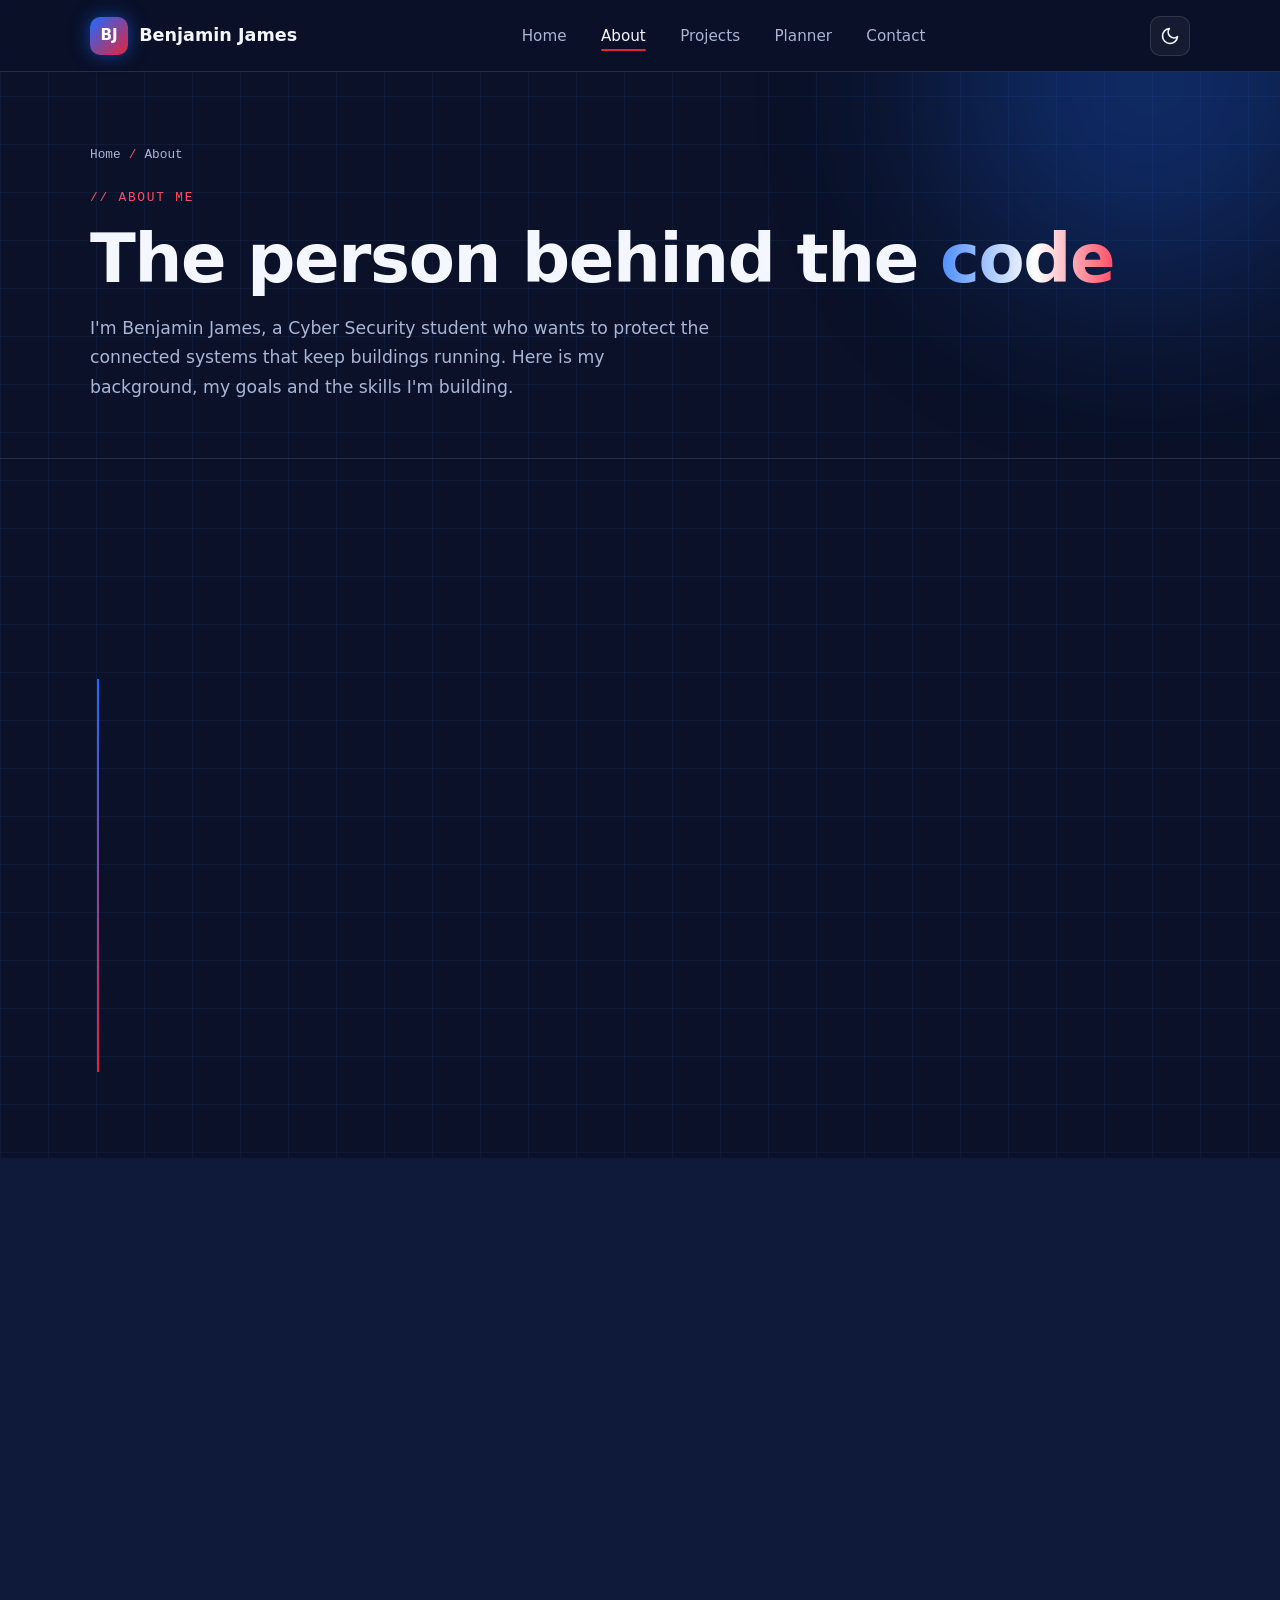
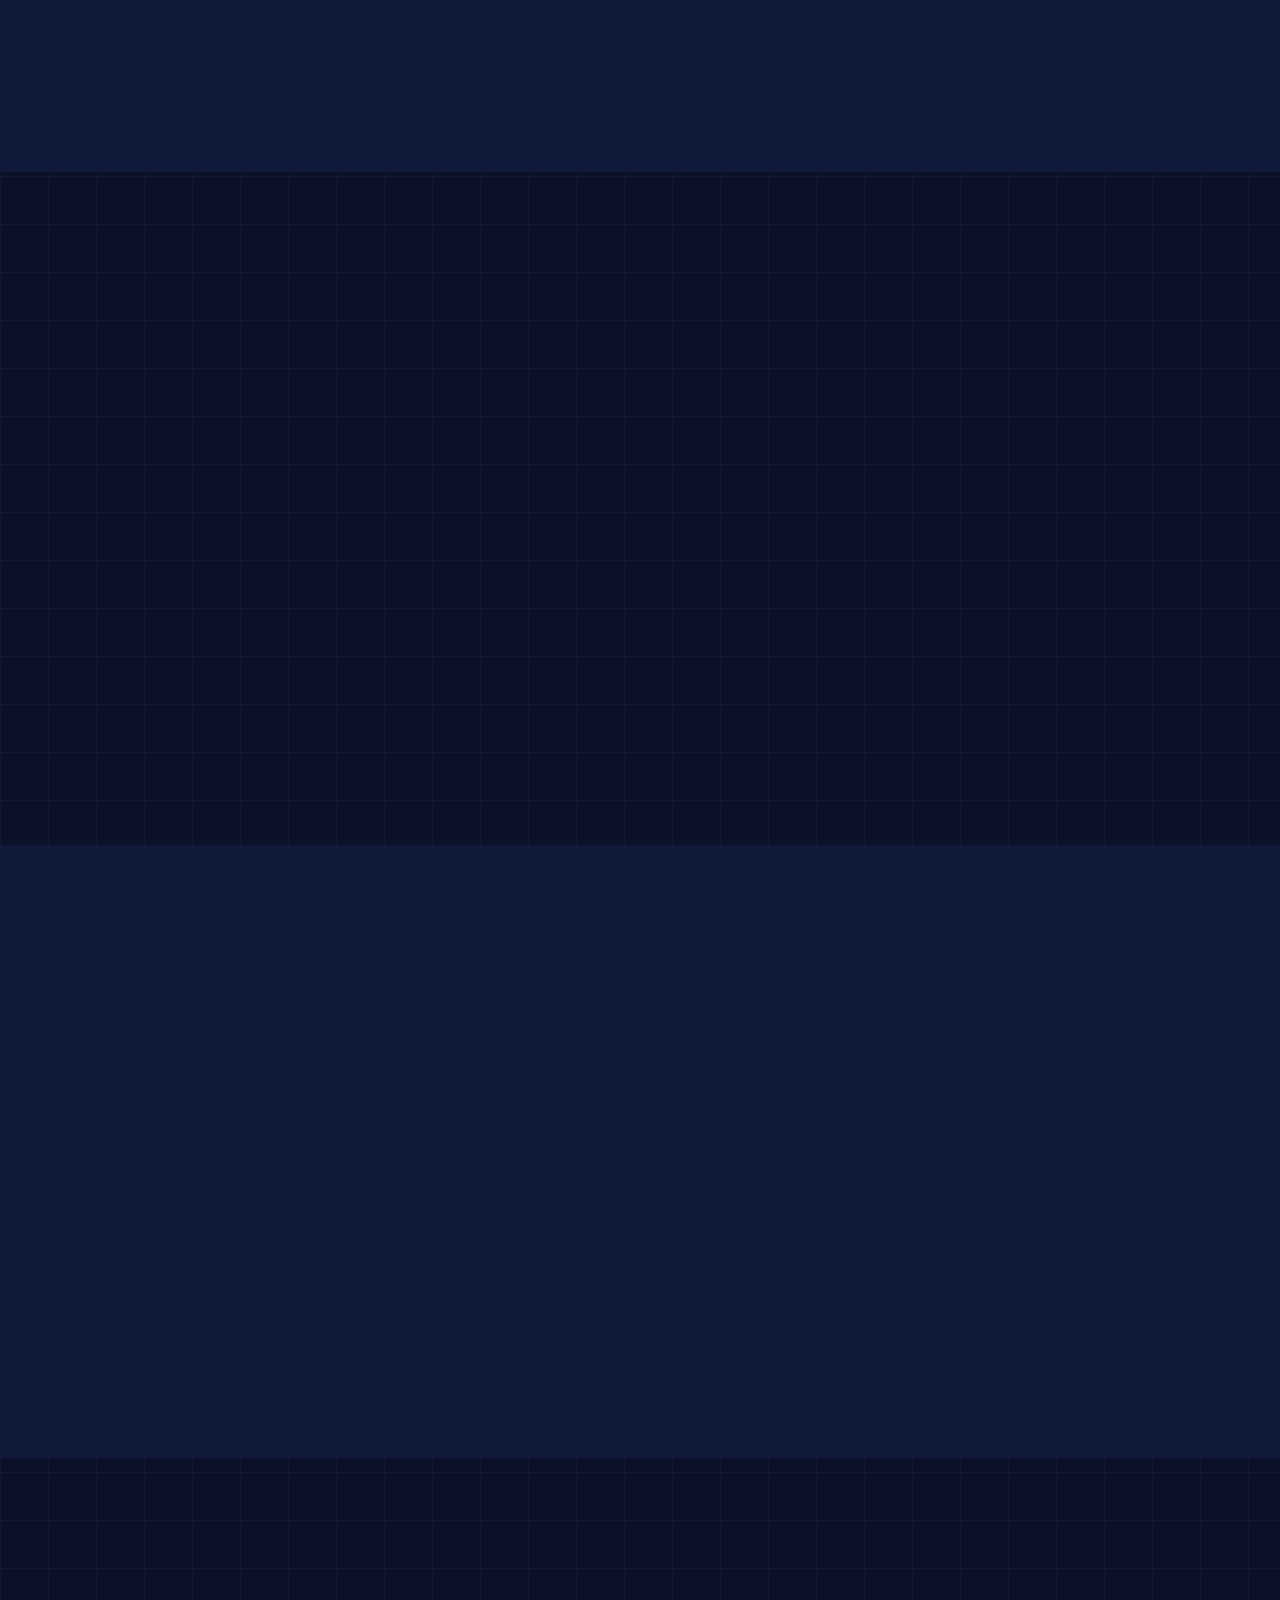
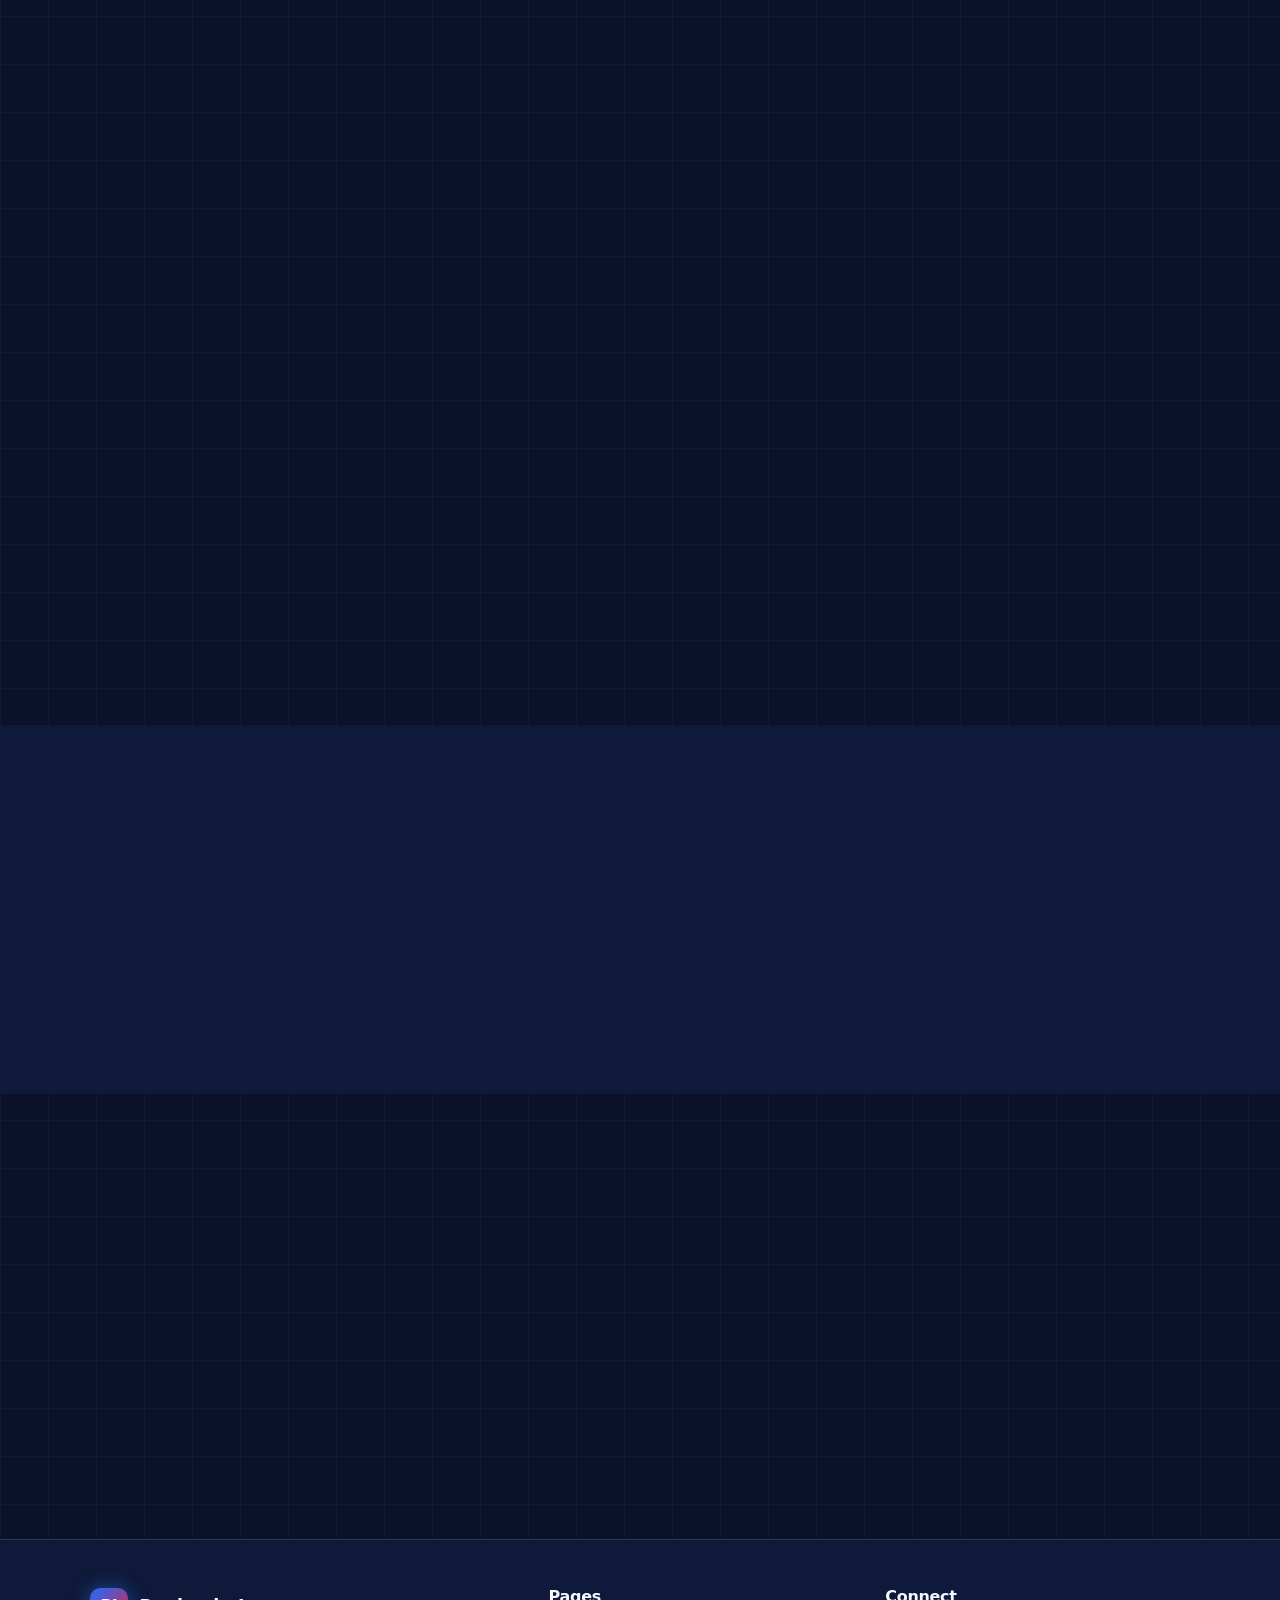
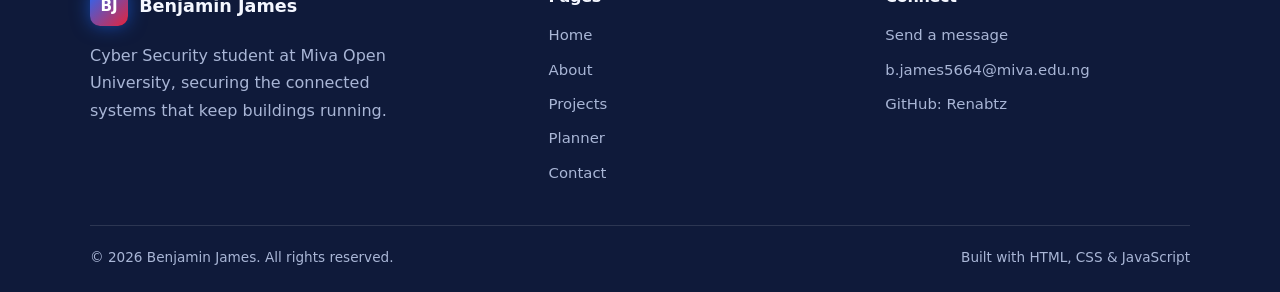
==== about.html @ 400fa9c0 "Initial commit" ====
<!DOCTYPE html>
<html lang="en">
<head>
  <meta charset="UTF-8">
  <meta name="viewport" content="width=device-width, initial-scale=1">
  <title>About | Benjamin James</title>
  <meta name="description" content="Education, career aspirations, technical skills, hobbies and academic record of Benjamin James, Cyber Security student at Miva Open University.">
  <meta name="theme-color" content="#0a1128">

  <meta http-equiv="Content-Security-Policy" content="default-src 'self'; script-src 'self'; style-src 'self' https://fonts.googleapis.com; font-src https://fonts.gstatic.com; img-src 'self' data:; media-src 'self' data: blob:; form-action 'self'; base-uri 'self'">
  <meta name="referrer" content="strict-origin-when-cross-origin">

  <link rel="preconnect" href="https://fonts.googleapis.com">
  <link rel="preconnect" href="https://fonts.gstatic.com" crossorigin>
  <link href="https://fonts.googleapis.com/css2?family=Inter:wght@400;500;600&family=JetBrains+Mono:wght@400;500&family=Space+Grotesk:wght@500;600;700&display=swap" rel="stylesheet">

  <link rel="stylesheet" href="css/style.css">
  <link rel="icon" href="assets/images/benjamin-small.jpg" type="image/jpeg">

  <script src="js/main.js" defer></script>
  <script src="js/about.js" defer></script>
</head>
<body>

  <a class="skip-link" href="#main">Skip to main content</a>

  <!-- ================= NAVIGATION ================= -->
  <header class="navbar">
    <div class="container navbar__inner">
      <a href="index.html" class="logo" aria-label="Benjamin James, home">
        <span class="logo__mark">BJ</span>
        <span class="logo__text">Benjamin James</span>
      </a>

      <nav aria-label="Main navigation">
        <ul class="nav-links" id="nav-links">
          <li><a href="index.html">Home</a></li>
          <li><a href="about.html">About</a></li>
          <li><a href="projects.html">Projects</a></li>
          <li><a href="planner.html">Planner</a></li>
          <li><a href="contact.html">Contact</a></li>
        </ul>
      </nav>

      <div class="nav-actions">
        <button class="icon-btn theme-toggle" type="button" aria-label="Toggle dark and light theme" aria-pressed="false">
          <svg class="icon-moon" viewBox="0 0 24 24" fill="none" stroke="currentColor" stroke-width="2" stroke-linecap="round" stroke-linejoin="round" aria-hidden="true"><path d="M21 12.8A9 9 0 1 1 11.2 3a7 7 0 0 0 9.8 9.8z"/></svg>
          <svg class="icon-sun" viewBox="0 0 24 24" fill="none" stroke="currentColor" stroke-width="2" stroke-linecap="round" stroke-linejoin="round" aria-hidden="true"><circle cx="12" cy="12" r="4"/><path d="M12 2v2M12 20v2M4.9 4.9l1.4 1.4M17.7 17.7l1.4 1.4M2 12h2M20 12h2M4.9 19.1l1.4-1.4M17.7 6.3l1.4-1.4"/></svg>
        </button>
        <button class="icon-btn menu-toggle" type="button" aria-label="Open menu" aria-expanded="false" aria-controls="nav-links">
          <span class="bar"></span>
        </button>
      </div>
    </div>
  </header>

  <main id="main">

    <!-- ================= PAGE HEADER ================= -->
    <section class="page-header">
      <div class="container">
        <ol class="breadcrumb" aria-label="Breadcrumb">
          <li><a href="index.html">Home</a></li>
          <li aria-current="page">About</li>
        </ol>
        <span class="eyebrow">// About me</span>
        <h1>The person behind the <span class="gradient-text">code</span></h1>
        <p>
          I'm Benjamin James, a Cyber Security student who wants to protect the connected systems
          that keep buildings running. Here is my background, my goals and the skills I'm building.
        </p>
      </div>
    </section>

    <!-- ================= EDUCATION ================= -->
    <section class="section" aria-labelledby="edu-title">
      <div class="container">
        <div class="section-head reveal">
          <span class="eyebrow">// Education</span>
          <h2 id="edu-title">Educational background</h2>
        </div>

        <ol class="timeline">
          <li class="timeline__item timeline__item--current reveal">
            <span class="timeline__date">2026 &ndash; Present</span>
            <h3>Cyber Security, Miva Open University</h3>
            <p>Level 100, second semester. Studying the foundations of cyber security, networking and programming, with a growing focus on smart building and facility systems.</p>
          </li>
          <li class="timeline__item reveal" data-delay="1">
            <span class="timeline__date">Ongoing</span>
            <h3>Self-directed web and Python learning</h3>
            <p>Building projects with HTML, CSS, JavaScript and Python alongside my degree, including this portfolio website.</p>
          </li>
          <li class="timeline__item reveal" data-delay="2">
            <span class="timeline__date">Before 2026</span>
            <h3>Secondary school (add your school name here)</h3>
            <p>Completed secondary education before starting university. Replace this line with your school and graduation year.</p>
          </li>
        </ol>
      </div>
    </section>

    <!-- ================= CAREER ASPIRATIONS ================= -->
    <section class="section section--alt" aria-labelledby="career-title">
      <div class="container">
        <div class="section-head reveal">
          <span class="eyebrow">// Career</span>
          <h2 id="career-title">Career aspirations</h2>
          <p>Modern buildings depend on connected systems. I want to be the person who keeps them secure.</p>
        </div>

        <div class="grid-3">
          <article class="card feature reveal">
            <div class="feature__icon">
              <svg viewBox="0 0 24 24" fill="none" stroke="currentColor" stroke-width="2" stroke-linecap="round" stroke-linejoin="round" aria-hidden="true"><path d="M12 22s8-4 8-10V5l-8-3-8 3v7c0 6 8 10 8 10z"/><path d="m9 12 2 2 4-4"/></svg>
            </div>
            <h3>Smart building security</h3>
            <p>Secure access control, cameras, HVAC and sensors against cyber attacks.</p>
          </article>
          <article class="card feature reveal" data-delay="1">
            <div class="feature__icon">
              <svg viewBox="0 0 24 24" fill="none" stroke="currentColor" stroke-width="2" stroke-linecap="round" stroke-linejoin="round" aria-hidden="true"><path d="M10 13a5 5 0 0 0 7 0l3-3a5 5 0 0 0-7-7l-1 1"/><path d="M14 11a5 5 0 0 0-7 0l-3 3a5 5 0 0 0 7 7l1-1"/></svg>
            </div>
            <h3>Bridging two worlds</h3>
            <p>Connect IT security teams and facility managers so both speak the same language.</p>
          </article>
          <article class="card feature reveal" data-delay="2">
            <div class="feature__icon">
              <svg viewBox="0 0 24 24" fill="none" stroke="currentColor" stroke-width="2" stroke-linecap="round" stroke-linejoin="round" aria-hidden="true"><path d="M22 10 12 5 2 10l10 5 10-5z"/><path d="M6 12v5c3 2 9 2 12 0v-5"/></svg>
            </div>
            <h3>Always learning</h3>
            <p>Keep growing through hands-on projects, practice labs and industry training.</p>
          </article>
        </div>
      </div>
    </section>

    <!-- ================= SKILLS ================= -->
    <section class="section" aria-labelledby="skills-title">
      <div class="container split">
        <div>
          <div class="section-head reveal">
            <span class="eyebrow">// Skills</span>
            <h2 id="skills-title">Technical skills</h2>
            <p>The tools I use to build and analyse. Bars show my current confidence level.</p>
          </div>

          <!-- Each bar's width comes from data-level; about.js fills it when it scrolls into view -->
          <div class="skills">
            <div class="skill reveal">
              <div class="skill__top"><span>Python</span><span>70%</span></div>
              <div class="skill__bar" role="progressbar" aria-label="Python proficiency" aria-valuemin="0" aria-valuemax="100" aria-valuenow="70"><span class="skill__fill" data-level="70"></span></div>
            </div>
            <div class="skill reveal">
              <div class="skill__top"><span>HTML</span><span>80%</span></div>
              <div class="skill__bar" role="progressbar" aria-label="HTML proficiency" aria-valuemin="0" aria-valuemax="100" aria-valuenow="80"><span class="skill__fill" data-level="80"></span></div>
            </div>
            <div class="skill reveal">
              <div class="skill__top"><span>CSS</span><span>75%</span></div>
              <div class="skill__bar" role="progressbar" aria-label="CSS proficiency" aria-valuemin="0" aria-valuemax="100" aria-valuenow="75"><span class="skill__fill" data-level="75"></span></div>
            </div>
            <div class="skill reveal">
              <div class="skill__top"><span>JavaScript</span><span>65%</span></div>
              <div class="skill__bar" role="progressbar" aria-label="JavaScript proficiency" aria-valuemin="0" aria-valuemax="100" aria-valuenow="65"><span class="skill__fill" data-level="65"></span></div>
            </div>
            <div class="skill reveal">
              <div class="skill__top"><span>Excel</span><span>75%</span></div>
              <div class="skill__bar" role="progressbar" aria-label="Excel proficiency" aria-valuemin="0" aria-valuemax="100" aria-valuenow="75"><span class="skill__fill" data-level="75"></span></div>
            </div>
          </div>
        </div>

        <aside class="card reveal" data-delay="2" aria-labelledby="focus-title">
          <h3 id="focus-title">Focus areas</h3>
          <p class="mt-1">Where I'm pointing these skills:</p>
          <ul class="bio-list">
            <li>
              <svg viewBox="0 0 24 24" fill="none" stroke="currentColor" stroke-width="2" stroke-linecap="round" stroke-linejoin="round" aria-hidden="true"><path d="M20 6 9 17l-5-5"/></svg>
              Smart building and IoT device security
            </li>
            <li>
              <svg viewBox="0 0 24 24" fill="none" stroke="currentColor" stroke-width="2" stroke-linecap="round" stroke-linejoin="round" aria-hidden="true"><path d="M20 6 9 17l-5-5"/></svg>
              Network security fundamentals
            </li>
            <li>
              <svg viewBox="0 0 24 24" fill="none" stroke="currentColor" stroke-width="2" stroke-linecap="round" stroke-linejoin="round" aria-hidden="true"><path d="M20 6 9 17l-5-5"/></svg>
              Python scripting for security tasks
            </li>
            <li>
              <svg viewBox="0 0 24 24" fill="none" stroke="currentColor" stroke-width="2" stroke-linecap="round" stroke-linejoin="round" aria-hidden="true"><path d="M20 6 9 17l-5-5"/></svg>
              Tracking assets and risks in Excel
            </li>
          </ul>
        </aside>
      </div>
    </section>

    <!-- ================= HOBBIES ================= -->
    <section class="section section--alt" aria-labelledby="hobby-title">
      <div class="container">
        <div class="section-head section-head--center reveal">
          <span class="eyebrow">// Interests</span>
          <h2 id="hobby-title">Hobbies and interests</h2>
          <p>What I enjoy when I'm away from the screen, and sometimes on it.</p>
        </div>

        <ul class="grid-3">
          <li class="card feature reveal">
            <div class="feature__icon">
              <svg viewBox="0 0 24 24" fill="none" stroke="currentColor" stroke-width="2" stroke-linecap="round" stroke-linejoin="round" aria-hidden="true"><path d="M9 18V5l12-2v13"/><circle cx="6" cy="18" r="3"/><circle cx="18" cy="16" r="3"/></svg>
            </div>
            <h3>Music production</h3>
            <p>Layering drums, bass and melodies. Creating a beat is a lot like writing code: small pieces that combine into something bigger.</p>
          </li>
          <li class="card feature reveal" data-delay="1">
            <div class="feature__icon">
              <svg viewBox="0 0 24 24" fill="none" stroke="currentColor" stroke-width="2" stroke-linecap="round" stroke-linejoin="round" aria-hidden="true"><path d="M2 4h8a3 3 0 0 1 3 3v14a2 2 0 0 0-2-2H2z"/><path d="M22 4h-8a3 3 0 0 0-3 3v14a2 2 0 0 1 2-2h9z"/></svg>
            </div>
            <h3>Comics</h3>
            <p>A dedicated comic enthusiast. Great stories and bold artwork are a constant source of creative inspiration.</p>
          </li>
          <!-- Third hobby is a placeholder: edit or replace it with your own -->
          <li class="card feature reveal" data-delay="2">
            <div class="feature__icon">
              <svg viewBox="0 0 24 24" fill="none" stroke="currentColor" stroke-width="2" stroke-linecap="round" stroke-linejoin="round" aria-hidden="true"><rect x="3" y="11" width="18" height="10" rx="2"/><path d="M7 11V7a5 5 0 0 1 10 0v4"/></svg>
            </div>
            <h3>Puzzle-solving and CTFs</h3>
            <p>Capture-the-flag style challenges that train a security mindset. Replace this with a hobby of your own if you prefer.</p>
          </li>
        </ul>
      </div>
    </section>

    <!-- ================= ACADEMIC RECORD (TABLE) ================= -->
    <section class="section" aria-labelledby="record-title">
      <div class="container">
        <div class="section-head reveal">
          <span class="eyebrow">// Record</span>
          <h2 id="record-title">Academic record</h2>
          <p>Level 100, second semester. The GPA in the last row is calculated by JavaScript from the table above it.</p>
        </div>

        <div class="table-wrap reveal">
          <table class="data-table" id="record-table">
            <caption>Sample data for demonstration. Replace with real results.</caption>
            <thead>
              <tr>
                <th scope="col">Code</th>
                <th scope="col">Course title</th>
                <th scope="col">Units</th>
                <th scope="col">Grade</th>
                <th scope="col">Grade point</th>
              </tr>
            </thead>
            <tbody>
              <tr><td>CYB 102</td><td>Introduction to Cyber Security</td><td>3</td><td class="grade">A</td><td>5</td></tr>
              <tr><td>CSC 102</td><td>Programming Fundamentals (Python)</td><td>3</td><td class="grade">A</td><td>5</td></tr>
              <tr><td>CSC 104</td><td>Web Development Basics</td><td>2</td><td class="grade">B</td><td>4</td></tr>
              <tr><td>CYB 104</td><td>Computer Networks Fundamentals</td><td>3</td><td class="grade">B</td><td>4</td></tr>
              <tr><td>MTH 102</td><td>Discrete Mathematics</td><td>3</td><td class="grade">B</td><td>4</td></tr>
              <tr><td>GST 102</td><td>Communication Skills</td><td>2</td><td class="grade">A</td><td>5</td></tr>
            </tbody>
            <tfoot>
              <tr>
                <td colspan="2">Total units and semester GPA (5.0 scale)</td>
                <td id="total-units">16</td>
                <td colspan="2" id="gpa">4.50</td>
              </tr>
            </tfoot>
          </table>
        </div>
      </div>
    </section>

    <!-- ================= AUDIO ================= -->
    <section class="section section--alt" aria-labelledby="audio-title">
      <div class="container">
        <div class="card audio-card reveal">
          <div class="audio-card__art" aria-hidden="true">
            <svg viewBox="0 0 24 24" fill="none" stroke="currentColor" stroke-width="2" stroke-linecap="round" stroke-linejoin="round"><path d="M9 18V5l12-2v13"/><circle cx="6" cy="18" r="3"/><circle cx="18" cy="16" r="3"/></svg>
          </div>
          <div>
            <h3 id="audio-title">Beat sampler</h3>
            <p>A short 12-second loop for my music production corner. This is a sample clip; swap in your own track by replacing <code>assets/media/beat-sample.wav</code>.</p>
            <audio controls preload="none">
              <source src="assets/media/beat-sample.wav" type="audio/wav">
              Your browser does not support the audio element.
            </audio>
          </div>
        </div>
      </div>
    </section>

    <!-- ================= CALL TO ACTION ================= -->
    <section class="section">
      <div class="container">
        <div class="cta-banner reveal">
          <h2>See what I've <span class="accent-red">built</span></h2>
          <p>Browse my security-focused projects or get in touch.</p>
          <a href="projects.html" class="btn btn--primary">View projects</a>
        </div>
      </div>
    </section>

  </main>

  <!-- ================= FOOTER ================= -->
  <footer class="footer">
    <div class="container">
      <div class="footer__grid">
        <div>
          <a href="index.html" class="logo"><span class="logo__mark">BJ</span><span class="logo__text">Benjamin James</span></a>
          <p class="mt-1 footer__blurb">Cyber Security student at Miva Open University, securing the connected systems that keep buildings running.</p>
        </div>
        <div>
          <h4>Pages</h4>
          <ul>
            <li><a href="index.html">Home</a></li>
            <li><a href="about.html">About</a></li>
            <li><a href="projects.html">Projects</a></li>
            <li><a href="planner.html">Planner</a></li>
            <li><a href="contact.html">Contact</a></li>
          </ul>
        </div>
        <div>
          <h4>Connect</h4>
          <ul>
            <li><a href="contact.html">Send a message</a></li>
            <li><a href="mailto:b.james5664@miva.edu.ng">b.james5664@miva.edu.ng</a></li>
            <li><a href="https://github.com/Renabtz" target="_blank" rel="noopener noreferrer">GitHub: Renabtz</a></li>
          </ul>
        </div>
      </div>
      <div class="footer__bottom">
        <span>&copy; <span id="year">2026</span> Benjamin James. All rights reserved.</span>
        <span>Built with HTML, CSS &amp; JavaScript</span>
      </div>
    </div>
  </footer>

  <button class="icon-btn to-top" type="button" aria-label="Back to top">
    <svg viewBox="0 0 24 24" fill="none" stroke="currentColor" stroke-width="2.5" stroke-linecap="round" stroke-linejoin="round" aria-hidden="true"><path d="m6 15 6-6 6 6"/></svg>
  </button>

</body>
</html>
---- css/style.css ----
/* ==========================================================================
   BENJAMIN JAMES | ACADEMIC COMMAND CENTER
   Shared stylesheet (used by every page)

   TABLE OF CONTENTS
   1. Design tokens (colours, fonts, spacing) + light theme overrides
   2. Reset and base styles
   3. Layout helpers
   4. Navigation bar (+ mobile menu)
   5. Buttons
   6. Hero section (Home)
   7. Stat cards, section headings, feature cards
   8. Footer
   9. Animations (scroll reveal, glow, floating)
   10. Responsive breakpoints
   11. Accessibility + reduced motion
   ========================================================================== */


/* ---------- 1. DESIGN TOKENS ----------
   All colours live here as CSS variables, so the whole site stays
   consistent and the light theme only has to override a few values. */
:root {
  /* Brand colours: blue, white and red */
  --blue:        #1e6bff;   /* electric blue: main accent            */
  --blue-bright: #4d8dff;   /* lighter blue for hover/glow           */
  --red:         #e5233b;   /* used sparingly: CTAs and highlights   */
  --red-bright:  #ff4d63;

  /* Dark theme surfaces (default) */
  --bg:          #0a1128;   /* deep navy page background             */
  --bg-soft:     #0f1a3a;   /* alternate section background          */
  --surface:     rgba(255, 255, 255, 0.05);  /* glass cards          */
  --surface-2:   rgba(255, 255, 255, 0.09);
  --border:      rgba(255, 255, 255, 0.12);
  --text:        #f4f7ff;
  --text-muted:  #a9b6d6;
  --nav-bg:      rgba(10, 17, 40, 0.75);
  --shadow:      0 20px 50px rgba(0, 0, 0, 0.45);
  --grid-line:   rgba(77, 141, 255, 0.07);

  /* Typography */
  --font-head: "Space Grotesk", "Segoe UI", system-ui, sans-serif;
  --font-body: "Inter", "Segoe UI", system-ui, sans-serif;
  --font-mono: "JetBrains Mono", "Consolas", "Courier New", monospace;

  /* Spacing and shape */
  --radius:    16px;
  --radius-sm: 10px;
  --max-width: 1140px;
  --nav-height: 72px;
  --ease: cubic-bezier(0.22, 1, 0.36, 1);
}

/* Light theme: toggled by main.js adding data-theme="light" to <html> */
:root[data-theme="light"] {
  --bg:         #f5f8ff;
  --bg-soft:    #e9f0ff;
  --surface:    rgba(255, 255, 255, 0.85);
  --surface-2:  #ffffff;
  --border:     rgba(10, 17, 40, 0.12);
  --text:       #0a1128;
  --text-muted: #46557d;
  --nav-bg:     rgba(245, 248, 255, 0.85);
  --shadow:     0 20px 40px rgba(30, 80, 160, 0.15);
  --grid-line:  rgba(30, 107, 255, 0.08);
}


/* ---------- 2. RESET AND BASE ---------- */
*, *::before, *::after { box-sizing: border-box; margin: 0; padding: 0; }

html { scroll-behavior: smooth; -webkit-text-size-adjust: 100%; }

body {
  font-family: var(--font-body);
  font-size: 1rem;
  line-height: 1.7;
  color: var(--text);
  background-color: var(--bg);
  /* Subtle futuristic grid pattern behind everything */
  background-image:
    linear-gradient(var(--grid-line) 1px, transparent 1px),
    linear-gradient(90deg, var(--grid-line) 1px, transparent 1px);
  background-size: 48px 48px;
  transition: background-color 0.4s var(--ease), color 0.4s var(--ease);
  overflow-x: hidden;
}

img, video, audio { max-width: 100%; display: block; }
a { color: var(--blue-bright); text-decoration: none; transition: color 0.2s; }
a:hover { color: var(--red-bright); }
ul, ol { list-style: none; }

/* The HTML "hidden" attribute must always win, even over rules like
   display:grid or display:flex that we set on components. */
[hidden] { display: none !important; }

h1, h2, h3, h4 {
  font-family: var(--font-head);
  line-height: 1.15;
  letter-spacing: -0.02em;
}
h1 { font-size: clamp(2.4rem, 6vw, 4.2rem); font-weight: 700; }
h2 { font-size: clamp(1.8rem, 4vw, 2.6rem); font-weight: 700; }
h3 { font-size: 1.25rem; font-weight: 600; }

p { color: var(--text-muted); }


/* ---------- 3. LAYOUT HELPERS ---------- */
.container {
  width: 100%;
  max-width: var(--max-width);
  margin-inline: auto;
  padding-inline: 1.25rem;
}

.section { padding-block: 5rem; }
.section--alt { background: var(--bg-soft); }

/* Page content sits below the fixed navbar */
main { padding-top: var(--nav-height); }

/* Small utility classes (used instead of inline styles, which the
   Content-Security-Policy blocks) */
.mt-1 { margin-top: 1rem; }
.footer__blurb { max-width: 340px; }

/* Small monospace label above headings, e.g. "// ABOUT" */
.eyebrow {
  display: inline-block;
  font-family: var(--font-mono);
  font-size: 0.8rem;
  letter-spacing: 0.14em;
  text-transform: uppercase;
  color: var(--red-bright);
  margin-bottom: 0.75rem;
}

.section-head { max-width: 640px; margin-bottom: 3rem; }
.section-head p { margin-top: 0.75rem; }
.section-head--center { margin-inline: auto; text-align: center; }

/* Text accents */
.accent      { color: var(--blue-bright); }
.accent-red  { color: var(--red-bright); }
.gradient-text {
  background: linear-gradient(90deg, var(--blue-bright), #ffffff 55%, var(--red-bright));
  -webkit-background-clip: text;
  background-clip: text;
  color: transparent;
}
:root[data-theme="light"] .gradient-text {
  background: linear-gradient(90deg, var(--blue), #0a1128 60%, var(--red));
  -webkit-background-clip: text;
  background-clip: text;
}

/* Glass card used across the whole site */
.card {
  background: var(--surface);
  border: 1px solid var(--border);
  border-radius: var(--radius);
  padding: 1.75rem;
  backdrop-filter: blur(10px);
  -webkit-backdrop-filter: blur(10px);
  transition: transform 0.35s var(--ease), border-color 0.35s, box-shadow 0.35s;
}
.card:hover {
  transform: translateY(-6px);
  border-color: var(--blue-bright);
  box-shadow: var(--shadow);
}


/* ---------- 4. NAVIGATION BAR ---------- */
.navbar {
  position: fixed;
  top: 0; left: 0; right: 0;
  z-index: 1000;
  height: var(--nav-height);
  background: var(--nav-bg);
  backdrop-filter: blur(14px);
  -webkit-backdrop-filter: blur(14px);
  border-bottom: 1px solid var(--border);
}
.navbar__inner {
  display: flex;
  align-items: center;
  justify-content: space-between;
  height: 100%;
}

/* Logo: "BJ" badge + name */
.logo {
  display: flex; align-items: center; gap: 0.7rem;
  font-family: var(--font-head);
  font-weight: 700;
  font-size: 1.1rem;
  color: var(--text);
}
.logo:hover { color: var(--text); }
.logo__mark {
  display: grid; place-items: center;
  width: 38px; height: 38px;
  border-radius: 10px;
  background: linear-gradient(135deg, var(--blue), var(--red));
  color: #fff;
  font-size: 0.95rem;
  box-shadow: 0 0 18px rgba(30, 107, 255, 0.55);
}

.nav-links { display: flex; align-items: center; gap: 0.35rem; }
.nav-links a {
  position: relative;
  padding: 0.5rem 0.9rem;
  border-radius: 8px;
  color: var(--text-muted);
  font-weight: 500;
  font-size: 0.95rem;
}
.nav-links a:hover { color: var(--text); background: var(--surface); }

/* Active page: highlighted with a red underline bar */
.nav-links a.active { color: var(--text); }
.nav-links a.active::after {
  content: "";
  position: absolute;
  left: 0.9rem; right: 0.9rem; bottom: 2px;
  height: 2px;
  background: var(--red);
  border-radius: 2px;
}

.nav-actions { display: flex; align-items: center; gap: 0.6rem; }

/* Theme toggle button */
.icon-btn {
  display: grid; place-items: center;
  width: 40px; height: 40px;
  border-radius: 10px;
  border: 1px solid var(--border);
  background: var(--surface);
  color: var(--text);
  cursor: pointer;
  transition: border-color 0.2s, transform 0.2s;
}
.icon-btn:hover { border-color: var(--blue-bright); transform: translateY(-2px); }
.icon-btn svg { width: 20px; height: 20px; }
.theme-toggle .icon-sun  { display: none; }
:root[data-theme="light"] .theme-toggle .icon-sun  { display: block; }
:root[data-theme="light"] .theme-toggle .icon-moon { display: none; }

/* Hamburger button: only visible on small screens */
.menu-toggle { display: none; }
.menu-toggle .bar,
.menu-toggle .bar::before,
.menu-toggle .bar::after {
  display: block;
  width: 20px; height: 2px;
  background: var(--text);
  border-radius: 2px;
  transition: transform 0.3s var(--ease), background 0.3s;
}
.menu-toggle .bar { position: relative; }
.menu-toggle .bar::before,
.menu-toggle .bar::after { content: ""; position: absolute; left: 0; }
.menu-toggle .bar::before { top: -6px; }
.menu-toggle .bar::after  { top:  6px; }
/* Hamburger turns into an "X" when menu is open */
.menu-toggle[aria-expanded="true"] .bar { background: transparent; }
.menu-toggle[aria-expanded="true"] .bar::before { transform: translateY(6px) rotate(45deg); }
.menu-toggle[aria-expanded="true"] .bar::after  { transform: translateY(-6px) rotate(-45deg); }


/* ---------- 5. BUTTONS ---------- */
.btn {
  display: inline-flex; align-items: center; justify-content: center; gap: 0.5rem;
  padding: 0.85rem 1.6rem;
  border-radius: 999px;
  border: 1px solid transparent;
  font-family: var(--font-head);
  font-weight: 600;
  font-size: 0.98rem;
  cursor: pointer;
  transition: transform 0.25s var(--ease), box-shadow 0.25s, background 0.25s, border-color 0.25s;
}
.btn:hover { transform: translateY(-3px); }
.btn svg { width: 18px; height: 18px; }

/* Primary = red call-to-action */
.btn--primary {
  background: var(--red);
  color: #fff;
  box-shadow: 0 8px 24px rgba(229, 35, 59, 0.35);
}
.btn--primary:hover { background: var(--red-bright); color: #fff; box-shadow: 0 12px 30px rgba(229, 35, 59, 0.5); }

/* Secondary = blue outline */
.btn--outline {
  background: transparent;
  color: var(--text);
  border-color: var(--blue-bright);
}
.btn--outline:hover { background: var(--blue); border-color: var(--blue); color: #fff; box-shadow: 0 10px 28px rgba(30, 107, 255, 0.4); }

.btn--sm { padding: 0.55rem 1.1rem; font-size: 0.88rem; }


/* ---------- 6. HERO SECTION (HOME) ---------- */
.hero {
  position: relative;
  min-height: calc(100vh - var(--nav-height));
  display: flex;
  align-items: center;
  padding-block: 4rem;
  overflow: hidden;
}
/* Glowing background orbs */
.hero::before, .hero::after {
  content: "";
  position: absolute;
  border-radius: 50%;
  filter: blur(90px);
  z-index: 0;
  pointer-events: none;
}
.hero::before { width: 480px; height: 480px; background: rgba(30, 107, 255, 0.32); top: -120px; right: -100px; }
.hero::after  { width: 360px; height: 360px; background: rgba(229, 35, 59, 0.2);  bottom: -120px; left: -80px; }

.hero__inner {
  position: relative;
  z-index: 1;
  display: grid;
  grid-template-columns: 1.15fr 0.85fr;
  align-items: center;
  gap: 3rem;
}

.status-pill {
  display: inline-flex; align-items: center; gap: 0.6rem;
  padding: 0.4rem 1rem;
  border: 1px solid var(--border);
  border-radius: 999px;
  background: var(--surface);
  font-family: var(--font-mono);
  font-size: 0.78rem;
  color: var(--text-muted);
  margin-bottom: 1.5rem;
}
.status-pill .dot {
  width: 8px; height: 8px; border-radius: 50%;
  background: #27e08a;
  box-shadow: 0 0 10px #27e08a;
  animation: pulse 1.8s infinite;
}

.hero h1 { margin-bottom: 1rem; }

/* Typing-effect line (text is typed by main.js) */
.typing {
  font-family: var(--font-mono);
  font-size: clamp(1rem, 2.4vw, 1.3rem);
  color: var(--blue-bright);
  min-height: 2em;
  margin-bottom: 1.25rem;
}
.typing .cursor {
  display: inline-block;
  width: 2px; height: 1.1em;
  margin-left: 3px;
  background: var(--red);
  vertical-align: text-bottom;
  animation: blink 1s steps(1) infinite;
}

.hero__lead { font-size: 1.1rem; max-width: 560px; margin-bottom: 2rem; }
.hero__actions { display: flex; flex-wrap: wrap; gap: 1rem; }

/* Photo with glowing rotating ring */
.hero__visual { display: grid; place-items: center; }
.portrait {
  position: relative;
  width: min(100%, 380px);
  aspect-ratio: 1;
  display: grid; place-items: center;
  animation: float 6s ease-in-out infinite;
}
.portrait__ring {
  position: absolute; inset: 0;
  border-radius: 50%;
  background: conic-gradient(from 0deg, var(--blue), var(--blue-bright), var(--red), var(--blue));
  animation: spin 8s linear infinite;
  filter: drop-shadow(0 0 28px rgba(30, 107, 255, 0.6));
}
.portrait__img {
  position: relative;
  width: calc(100% - 18px);
  height: calc(100% - 18px);
  border-radius: 50%;
  object-fit: cover;
  border: 6px solid var(--bg);
}
/* Floating badges around the photo */
.portrait__badge {
  position: absolute;
  padding: 0.45rem 0.9rem;
  border-radius: 999px;
  background: var(--nav-bg);
  border: 1px solid var(--border);
  backdrop-filter: blur(10px);
  -webkit-backdrop-filter: blur(10px);
  font-family: var(--font-mono);
  font-size: 0.75rem;
  color: var(--text);
  box-shadow: var(--shadow);
  white-space: nowrap;
}
.portrait__badge--1 { top: 8%;    left: -6%;  border-color: var(--blue-bright); }
.portrait__badge--2 { bottom: 12%; right: -8%; border-color: var(--red); }


/* ---------- 7. STAT CARDS, WELCOME / BIO, FEATURE CARDS ---------- */
.stats {
  display: grid;
  grid-template-columns: repeat(4, 1fr);
  gap: 1.25rem;
  margin-top: -2.5rem;       /* overlaps the bottom of the hero */
  position: relative;
  z-index: 2;
}
.stat { text-align: center; padding: 1.5rem 1rem; }
.stat__num {
  font-family: var(--font-head);
  font-size: 2.4rem;
  font-weight: 700;
  color: var(--text);
}
.stat__num span { color: var(--red-bright); }
.stat__label { font-size: 0.85rem; color: var(--text-muted); }

/* Welcome + bio two-column block */
.split {
  display: grid;
  grid-template-columns: 1fr 1fr;
  gap: 3rem;
  align-items: center;
}
.bio-list { margin-top: 1.5rem; display: grid; gap: 0.75rem; }
.bio-list li { display: flex; gap: 0.75rem; align-items: flex-start; color: var(--text-muted); }
.bio-list svg { flex: none; width: 20px; height: 20px; margin-top: 4px; color: var(--red-bright); }

/* Terminal-style panel: fits the cybersecurity theme */
.terminal {
  border: 1px solid var(--border);
  border-radius: var(--radius);
  background: #060b1d;
  box-shadow: var(--shadow);
  overflow: hidden;
  font-family: var(--font-mono);
  font-size: 0.85rem;
}
.terminal__bar {
  display: flex; align-items: center; gap: 0.4rem;
  padding: 0.7rem 1rem;
  background: rgba(255, 255, 255, 0.05);
  border-bottom: 1px solid var(--border);
}
.terminal__bar i { width: 11px; height: 11px; border-radius: 50%; background: #3a4466; }
.terminal__bar i:nth-child(1) { background: var(--red); }
.terminal__bar i:nth-child(2) { background: #f5b83d; }
.terminal__bar i:nth-child(3) { background: #27e08a; }
.terminal__bar span { margin-left: auto; color: #7f8db3; font-size: 0.75rem; }
.terminal__body { padding: 1.25rem; color: #cfe0ff; line-height: 1.9; }
.terminal__body .prompt { color: #27e08a; }
.terminal__body .key    { color: var(--blue-bright); }
.terminal__body .val    { color: #ffffff; }

/* Feature cards: quick links to each section of the site */
.grid-3 { display: grid; grid-template-columns: repeat(3, 1fr); gap: 1.5rem; }
.feature__icon {
  display: grid; place-items: center;
  width: 52px; height: 52px;
  border-radius: 14px;
  background: linear-gradient(135deg, rgba(30, 107, 255, 0.25), rgba(229, 35, 59, 0.2));
  border: 1px solid var(--border);
  margin-bottom: 1.1rem;
  color: var(--blue-bright);
}
.feature__icon svg { width: 26px; height: 26px; }
.feature h3 { margin-bottom: 0.5rem; }
.feature p { margin-bottom: 1.1rem; font-size: 0.95rem; }
.feature .link-arrow { font-weight: 600; font-family: var(--font-head); }
.link-arrow::after { content: " \2192"; transition: margin-left 0.25s; }
.link-arrow:hover::after { margin-left: 6px; }

/* Call-to-action banner */
.cta-banner {
  text-align: center;
  padding: 3.5rem 1.5rem;
  border-radius: 24px;
  border: 1px solid var(--border);
  background:
    radial-gradient(circle at 20% 0%, rgba(30, 107, 255, 0.35), transparent 55%),
    radial-gradient(circle at 80% 100%, rgba(229, 35, 59, 0.3), transparent 55%),
    var(--surface);
}
.cta-banner p { max-width: 520px; margin: 0.75rem auto 1.75rem; }


/* ---------- 8. FOOTER ---------- */
.footer {
  border-top: 1px solid var(--border);
  background: var(--bg-soft);
  padding-block: 3rem 1.5rem;
}
.footer__grid {
  display: grid;
  grid-template-columns: 1.4fr 1fr 1fr;
  gap: 2rem;
  margin-bottom: 2rem;
}
.footer h4 { font-size: 1rem; margin-bottom: 0.9rem; }
.footer li { margin-bottom: 0.45rem; }
.footer li a { color: var(--text-muted); font-size: 0.93rem; }
.footer li a:hover { color: var(--blue-bright); }
.footer__bottom {
  display: flex; flex-wrap: wrap; gap: 0.5rem; justify-content: space-between;
  padding-top: 1.25rem;
  border-top: 1px solid var(--border);
  font-size: 0.85rem;
  color: var(--text-muted);
}

/* Back-to-top button (shown by main.js after scrolling) */
.to-top {
  position: fixed; right: 1.25rem; bottom: 1.25rem;
  z-index: 900;
  opacity: 0; visibility: hidden;
  transform: translateY(12px);
  background: var(--red);
  border-color: var(--red);
  color: #fff;
}
.to-top.visible { opacity: 1; visibility: visible; transform: translateY(0); }


/* ---------- 9. ANIMATIONS ---------- */
/* Scroll reveal: elements with .reveal fade up when they enter the screen.
   main.js adds the .in-view class using IntersectionObserver. */
.reveal {
  opacity: 0;
  transform: translateY(32px);
  transition: opacity 0.8s var(--ease), transform 0.8s var(--ease);
}
.reveal.in-view { opacity: 1; transform: none; }
.reveal[data-delay="1"] { transition-delay: 0.1s; }
.reveal[data-delay="2"] { transition-delay: 0.2s; }
.reveal[data-delay="3"] { transition-delay: 0.3s; }
.reveal[data-delay="4"] { transition-delay: 0.4s; }

@keyframes spin   { to { transform: rotate(360deg); } }
@keyframes float  { 0%, 100% { transform: translateY(0); } 50% { transform: translateY(-14px); } }
@keyframes blink  { 50% { opacity: 0; } }
@keyframes pulse  { 0%, 100% { opacity: 1; } 50% { opacity: 0.35; } }


/* ==========================================================================
   INNER PAGES: About + Projects components
   (Planner and Contact styles are added further down in later steps)
   ========================================================================== */

/* ---------- Page header (top banner on inner pages) ---------- */
.page-header {
  position: relative;
  padding-block: 4.5rem 3.5rem;
  border-bottom: 1px solid var(--border);
  overflow: hidden;
}
.page-header::before {
  content: "";
  position: absolute;
  width: 420px; height: 420px;
  top: -200px; right: -80px;
  border-radius: 50%;
  background: rgba(30, 107, 255, 0.28);
  filter: blur(90px);
  pointer-events: none;
}
.page-header .container { position: relative; }
.page-header p { max-width: 620px; margin-top: 1rem; font-size: 1.08rem; }

/* Breadcrumb: Home / About */
.breadcrumb {
  display: flex; gap: 0.5rem;
  margin-bottom: 1rem;
  font-family: var(--font-mono);
  font-size: 0.8rem;
  color: var(--text-muted);
}
.breadcrumb li + li::before { content: "/"; margin-right: 0.5rem; color: var(--red-bright); }
.breadcrumb a { color: var(--text-muted); }
.breadcrumb a:hover { color: var(--blue-bright); }

/* ---------- Education timeline ---------- */
.timeline { position: relative; padding-left: 2rem; max-width: 760px; }
.timeline::before {                       /* the vertical line */
  content: "";
  position: absolute;
  left: 7px; top: 6px; bottom: 6px;
  width: 2px;
  background: linear-gradient(var(--blue), var(--red));
}
.timeline__item { position: relative; padding-bottom: 2rem; }
.timeline__item:last-child { padding-bottom: 0; }
.timeline__item::before {                 /* the dot */
  content: "";
  position: absolute;
  left: -2rem; top: 7px;
  width: 16px; height: 16px;
  border-radius: 50%;
  background: var(--bg);
  border: 3px solid var(--blue-bright);
  box-shadow: 0 0 12px rgba(30, 107, 255, 0.7);
}
.timeline__item--current::before { border-color: var(--red); box-shadow: 0 0 12px rgba(229, 35, 59, 0.7); }
.timeline__date { font-family: var(--font-mono); font-size: 0.8rem; color: var(--red-bright); }
.timeline__item h3 { margin: 0.2rem 0 0.35rem; }

/* ---------- Skill bars (width is filled by about.js) ---------- */
.skills { display: grid; gap: 1.4rem; }
.skill__top { display: flex; justify-content: space-between; margin-bottom: 0.45rem; font-weight: 500; }
.skill__top span:last-child { font-family: var(--font-mono); color: var(--blue-bright); }
.skill__bar {
  height: 10px;
  border-radius: 999px;
  background: var(--surface-2);
  border: 1px solid var(--border);
  overflow: hidden;
}
.skill__fill {
  display: block;
  height: 100%;
  width: 0;                               /* grows to data-level % via JS */
  border-radius: 999px;
  background: linear-gradient(90deg, var(--blue), var(--blue-bright), var(--red-bright));
  transition: width 1.4s var(--ease);
}

/* ---------- Table (academic record) ---------- */
.table-wrap {
  overflow-x: auto;                       /* scrolls sideways on small screens */
  border: 1px solid var(--border);
  border-radius: var(--radius);
  background: var(--surface);
}
.data-table { width: 100%; border-collapse: collapse; min-width: 560px; }
.data-table caption {
  text-align: left;
  padding: 1rem 1.25rem;
  font-family: var(--font-mono);
  font-size: 0.8rem;
  color: var(--text-muted);
}
.data-table th, .data-table td { padding: 0.9rem 1.25rem; text-align: left; border-top: 1px solid var(--border); }
.data-table thead th {
  background: rgba(30, 107, 255, 0.18);
  font-family: var(--font-head);
  font-size: 0.82rem;
  letter-spacing: 0.06em;
  text-transform: uppercase;
  color: var(--text);
}
.data-table tbody tr { transition: background 0.2s; }
.data-table tbody tr:hover { background: var(--surface-2); }
.data-table td { color: var(--text-muted); }
.data-table td:first-child { font-family: var(--font-mono); color: var(--blue-bright); }
.data-table tfoot td { font-weight: 600; color: var(--text); background: rgba(229, 35, 59, 0.12); }
.grade { font-weight: 700; color: var(--text); }

/* ---------- Audio player card ---------- */
.audio-card { display: grid; grid-template-columns: auto 1fr; gap: 1.5rem; align-items: center; }
.audio-card__art {
  display: grid; place-items: center;
  width: 84px; height: 84px;
  border-radius: 18px;
  background: linear-gradient(135deg, var(--blue), var(--red));
  color: #fff;
  box-shadow: 0 0 26px rgba(30, 107, 255, 0.5);
}
.audio-card__art svg { width: 40px; height: 40px; }
.audio-card audio { width: 100%; margin-top: 0.9rem; }
.audio-card h3 { margin-bottom: 0.2rem; }

/* ---------- Projects: filter chips and cards ---------- */
.filters { display: flex; flex-wrap: wrap; gap: 0.6rem; margin-bottom: 2.25rem; }
.chip {
  padding: 0.55rem 1.2rem;
  border-radius: 999px;
  border: 1px solid var(--border);
  background: var(--surface);
  color: var(--text-muted);
  font-family: var(--font-head);
  font-weight: 500;
  font-size: 0.92rem;
  cursor: pointer;
  transition: all 0.25s var(--ease);
}
.chip:hover { color: var(--text); border-color: var(--blue-bright); }
.chip.active, .chip[aria-pressed="true"] { background: var(--blue); border-color: var(--blue); color: #fff; }

.projects-grid { display: grid; grid-template-columns: repeat(3, 1fr); gap: 1.5rem; }
.project-card { padding: 0; overflow: hidden; display: flex; flex-direction: column; }
.project-card[hidden] { display: none; }
.project-card__img { aspect-ratio: 16 / 10; overflow: hidden; border-bottom: 1px solid var(--border); }
.project-card__img img { width: 100%; height: 100%; object-fit: cover; transition: transform 0.6s var(--ease); }
.project-card:hover .project-card__img img { transform: scale(1.06); }
.project-card__body { padding: 1.4rem; display: flex; flex-direction: column; flex: 1; }
.project-card__body h3 { margin-bottom: 0.5rem; }
.project-card__body p { font-size: 0.95rem; margin-bottom: 1rem; }
.project-card__actions { margin-top: auto; display: flex; gap: 0.6rem; flex-wrap: wrap; }

.tags { display: flex; flex-wrap: wrap; gap: 0.4rem; margin-bottom: 1rem; }
.tag {
  padding: 0.2rem 0.65rem;
  border-radius: 6px;
  background: rgba(30, 107, 255, 0.18);
  border: 1px solid rgba(77, 141, 255, 0.35);
  font-family: var(--font-mono);
  font-size: 0.72rem;
  color: var(--text);
}
.tag--red { background: rgba(229, 35, 59, 0.16); border-color: rgba(229, 35, 59, 0.45); }

.empty-state { display: none; text-align: center; padding: 2rem; color: var(--text-muted); }
.empty-state.show { display: block; }

/* ---------- Modal (built on the native <dialog> element) ---------- */
.modal {
  width: min(92vw, 820px);
  max-height: 88vh;
  margin: auto;
  padding: 0;
  overflow: auto;
  border: 1px solid var(--border);
  border-radius: 20px;
  background: var(--bg-soft);
  color: var(--text);
  box-shadow: var(--shadow);
}
.modal::backdrop { background: rgba(4, 8, 22, 0.75); backdrop-filter: blur(4px); }
.modal[open] { animation: modal-in 0.35s var(--ease); }
@keyframes modal-in { from { opacity: 0; transform: translateY(24px) scale(0.97); } to { opacity: 1; transform: none; } }
.modal__img { width: 100%; aspect-ratio: 16 / 8; object-fit: cover; border-bottom: 1px solid var(--border); }
.modal__body { padding: 1.75rem; }
.modal__body h2 { font-size: 1.7rem; margin-bottom: 0.75rem; }
.modal__body h3 { font-size: 1rem; margin: 1.4rem 0 0.6rem; color: var(--blue-bright); }
.modal__list { display: grid; gap: 0.5rem; }
.modal__list li { color: var(--text-muted); padding-left: 1.4rem; position: relative; }
.modal__list li::before { content: "\25B8"; position: absolute; left: 0; color: var(--red-bright); }
.modal__close { position: absolute; top: 0.9rem; right: 0.9rem; z-index: 2; background: var(--nav-bg); }
.modal__actions { display: flex; flex-wrap: wrap; gap: 0.75rem; margin-top: 1.6rem; }

/* Live password demo inside the modal */
.demo { margin-top: 1.4rem; padding: 1.25rem; border: 1px dashed var(--blue-bright); border-radius: var(--radius-sm); background: var(--surface); }
.demo[hidden] { display: none; }
.demo label { display: block; font-weight: 600; margin-bottom: 0.5rem; color: var(--text); }
.demo input {
  width: 100%;
  padding: 0.8rem 1rem;
  border-radius: var(--radius-sm);
  border: 1px solid var(--border);
  background: var(--bg);
  color: var(--text);
  font: inherit;
}
.demo input:focus { outline: none; border-color: var(--blue-bright); box-shadow: 0 0 0 3px rgba(30, 107, 255, 0.3); }
.meter { height: 10px; margin-top: 1rem; border-radius: 999px; background: var(--surface-2); overflow: hidden; }
.meter__fill { height: 100%; width: 0; border-radius: 999px; transition: width 0.35s var(--ease), background 0.35s; }
.meter__fill.s1 { width: 20%; background: var(--red); }
.meter__fill.s2 { width: 40%; background: #f06a3a; }
.meter__fill.s3 { width: 60%; background: #f5b83d; }
.meter__fill.s4 { width: 80%; background: var(--blue-bright); }
.meter__fill.s5 { width: 100%; background: #27e08a; }
.meter__label { margin-top: 0.6rem; font-weight: 600; color: var(--text); }
.checks { display: grid; gap: 0.35rem; margin-top: 0.75rem; font-size: 0.92rem; }
.checks li { color: var(--text-muted); }
.checks li::before { content: "\2717  "; color: var(--red-bright); }
.checks li.ok { color: var(--text); }
.checks li.ok::before { content: "\2713  "; color: #27e08a; }

@media (max-width: 900px) {
  .projects-grid { grid-template-columns: repeat(2, 1fr); }
}
@media (max-width: 560px) {
  .projects-grid { grid-template-columns: 1fr; }
  .audio-card { grid-template-columns: 1fr; text-align: center; justify-items: center; }
  .page-header { padding-block: 3rem 2.5rem; }
  .modal__body { padding: 1.25rem; }
}


/* ==========================================================================
   FORMS (shared by the Planner and Contact pages)
   ========================================================================== */
.form { display: grid; gap: 1.1rem; }
.field { display: grid; gap: 0.4rem; }
.field label { font-weight: 600; font-size: 0.92rem; color: var(--text); }
.field .hint { font-weight: 400; font-size: 0.8rem; color: var(--text-muted); }
.field-row { display: grid; grid-template-columns: 1fr 1fr; gap: 1rem; }

.input {
  width: 100%;
  padding: 0.8rem 1rem;
  border-radius: var(--radius-sm);
  border: 1px solid var(--border);
  background: var(--bg);
  color: var(--text);
  font: inherit;
  color-scheme: dark;                      /* dark date picker + dropdowns */
  transition: border-color 0.2s, box-shadow 0.2s;
}
:root[data-theme="light"] .input { color-scheme: light; }
textarea.input { min-height: 150px; resize: vertical; }
select.input { padding-inline: 0.7rem; cursor: pointer; }   /* extra room so "Medium" is never clipped */
.planner-form .field-row { grid-template-columns: 1.15fr 1fr; gap: 0.75rem; }
.input::placeholder { color: var(--text-muted); opacity: 0.7; }
.input:focus { outline: none; border-color: var(--blue-bright); box-shadow: 0 0 0 3px rgba(30, 107, 255, 0.3); }

/* Validation states: classes are added by the JavaScript */
.field--invalid .input { border-color: var(--red); box-shadow: 0 0 0 3px rgba(229, 35, 59, 0.2); }
.field--valid .input   { border-color: #27e08a; }
.field__error { min-height: 1.3em; font-size: 0.85rem; color: var(--red-bright); }
.char-count { text-align: right; font-family: var(--font-mono); font-size: 0.78rem; color: var(--text-muted); }

/* Honeypot field: invisible to people, tempting to spam bots */
.hp { position: absolute; left: -9999px; width: 1px; height: 1px; overflow: hidden; }

.form-success { text-align: center; padding: 2rem 1rem; }
.form-success[hidden] { display: none; }
.form-success__icon {
  display: grid; place-items: center;
  width: 72px; height: 72px;
  margin: 0 auto 1.25rem;
  border-radius: 50%;
  background: rgba(39, 224, 138, 0.15);
  border: 2px solid #27e08a;
  color: #27e08a;
  animation: pop 0.5s var(--ease);
}
.form-success__icon svg { width: 36px; height: 36px; }
.form-success p { margin: 0.6rem auto 1.5rem; max-width: 420px; }
@keyframes pop { from { transform: scale(0.4); opacity: 0; } to { transform: scale(1); opacity: 1; } }

/* ==========================================================================
   ACADEMIC PLANNER
   ========================================================================== */
.planner-layout { display: grid; grid-template-columns: 360px 1fr; gap: 2rem; align-items: start; }
.planner-form { position: sticky; top: calc(var(--nav-height) + 1.5rem); }
.planner-form h2 { font-size: 1.4rem; margin-bottom: 1.25rem; }

.planner-summary { display: grid; grid-template-columns: repeat(3, 1fr); gap: 1rem; margin-bottom: 1.25rem; }
.mini-stat { text-align: center; padding: 1rem; }
.mini-stat strong { display: block; font-family: var(--font-head); font-size: 1.9rem; line-height: 1.1; }
.mini-stat span { font-size: 0.82rem; color: var(--text-muted); }
.mini-stat--done strong { color: #27e08a; }
.mini-stat--todo strong { color: var(--red-bright); }

.progress__top { display: flex; justify-content: space-between; margin-bottom: 0.6rem; font-weight: 600; }
.progress__top span:last-child { font-family: var(--font-mono); color: var(--blue-bright); }
.progress__track { height: 12px; border-radius: 999px; background: var(--surface-2); border: 1px solid var(--border); overflow: hidden; }
.progress__fill {
  height: 100%; width: 0;
  border-radius: 999px;
  background: linear-gradient(90deg, var(--blue), var(--blue-bright), #27e08a);
  transition: width 0.6s var(--ease);
}

.toolbar { display: flex; flex-wrap: wrap; gap: 0.75rem; justify-content: space-between; align-items: center; margin: 1.75rem 0 1rem; }
.toolbar .filters { margin-bottom: 0; }

.task-list { display: grid; gap: 0.75rem; }
.task {
  display: grid;
  grid-template-columns: auto 1fr auto;
  gap: 1rem;
  align-items: center;
  padding: 1rem 1.1rem;
  border-radius: var(--radius-sm);
  border: 1px solid var(--border);
  border-left: 4px solid var(--blue-bright);   /* colour shows the priority */
  background: var(--surface);
  animation: task-in 0.4s var(--ease);
  transition: opacity 0.25s, transform 0.25s, background 0.25s;
}
.task:hover { background: var(--surface-2); }
.task--high   { border-left-color: var(--red); }
.task--medium { border-left-color: #f5b83d; }
.task--low    { border-left-color: #27e08a; }
.task--removing { opacity: 0; transform: translateX(28px); }
@keyframes task-in { from { opacity: 0; transform: translateY(-10px); } to { opacity: 1; transform: none; } }

.task__check { width: 22px; height: 22px; accent-color: var(--blue); cursor: pointer; }
.task__title { font-weight: 600; color: var(--text); cursor: pointer; overflow-wrap: anywhere; }
.task--done { opacity: 0.65; }
.task--done .task__title { text-decoration: line-through; color: var(--text-muted); }

.task__meta { display: flex; flex-wrap: wrap; align-items: center; gap: 0.5rem; margin-top: 0.35rem; font-size: 0.8rem; color: var(--text-muted); }
.badge {
  padding: 0.1rem 0.55rem;
  border-radius: 6px;
  font-family: var(--font-mono);
  font-size: 0.7rem;
  text-transform: uppercase;
  letter-spacing: 0.05em;
  border: 1px solid var(--border);
}
.badge--high   { color: var(--red-bright); border-color: rgba(229, 35, 59, 0.5); background: rgba(229, 35, 59, 0.12); }
.badge--medium { color: #f5b83d; border-color: rgba(245, 184, 61, 0.5); background: rgba(245, 184, 61, 0.1); }
.badge--low    { color: #27e08a; border-color: rgba(39, 224, 138, 0.5); background: rgba(39, 224, 138, 0.1); }
.task__due--overdue { color: var(--red-bright); font-weight: 600; }

.icon-btn--danger:hover { border-color: var(--red); color: var(--red-bright); }
.task-empty { text-align: center; padding: 2.5rem 1rem; border: 1px dashed var(--border); border-radius: var(--radius); color: var(--text-muted); }
.task-empty[hidden] { display: none; }

/* ==========================================================================
   CONTACT
   ========================================================================== */
.contact-layout { display: grid; grid-template-columns: 0.85fr 1.15fr; gap: 2.5rem; align-items: start; }
.info-list { display: grid; gap: 1rem; margin-top: 1.75rem; }
.info-item { display: flex; gap: 1rem; align-items: center; padding: 1rem 1.25rem; }
.info-item .feature__icon { margin: 0; flex: none; }
.info-item small { display: block; font-family: var(--font-mono); font-size: 0.72rem; text-transform: uppercase; letter-spacing: 0.1em; color: var(--text-muted); }
.info-item a, .info-item strong { font-weight: 600; color: var(--text); overflow-wrap: anywhere; }
.info-item a:hover { color: var(--blue-bright); }

.faq { display: grid; gap: 0.75rem; max-width: 760px; margin-inline: auto; }
.faq details { border: 1px solid var(--border); border-radius: var(--radius-sm); background: var(--surface); padding: 1rem 1.25rem; }
.faq summary { cursor: pointer; font-family: var(--font-head); font-weight: 600; color: var(--text); list-style: none; display: flex; justify-content: space-between; gap: 1rem; }
.faq summary::-webkit-details-marker { display: none; }
.faq summary::after { content: "+"; color: var(--red-bright); font-size: 1.3rem; line-height: 1; transition: transform 0.3s; }
.faq details[open] summary::after { transform: rotate(45deg); }
.faq details p { margin-top: 0.75rem; }

@media (max-width: 900px) {
  .planner-layout, .contact-layout { grid-template-columns: 1fr; }
  .planner-form { position: static; }
}
@media (max-width: 560px) {
  .field-row { grid-template-columns: 1fr; }
  .planner-summary { gap: 0.6rem; }
  .mini-stat { padding: 0.8rem 0.4rem; }
  .mini-stat strong { font-size: 1.5rem; }
  .toolbar { flex-direction: column; align-items: stretch; }
  .task { gap: 0.75rem; padding: 0.9rem; }
}


/* ---------- 10. RESPONSIVE BREAKPOINTS ---------- */
/* Tablet and below */
@media (max-width: 900px) {
  .menu-toggle { display: grid; }

  /* Navigation becomes a slide-down panel */
  .nav-links {
    position: absolute;
    top: var(--nav-height); left: 0; right: 0;
    flex-direction: column;
    align-items: stretch;
    gap: 0.25rem;
    padding: 1rem 1.25rem 1.5rem;
    background: var(--bg);
    border-bottom: 1px solid var(--border);
    transform: translateY(-12px);
    opacity: 0;
    visibility: hidden;
    transition: transform 0.3s var(--ease), opacity 0.3s, visibility 0.3s;
  }
  .nav-links.open { transform: translateY(0); opacity: 1; visibility: visible; }
  .nav-links a { padding: 0.9rem 1rem; font-size: 1.05rem; }
  .nav-links a.active::after { left: 1rem; right: auto; width: 28px; }

  .hero__inner { grid-template-columns: 1fr; text-align: center; }
  .hero__lead { margin-inline: auto; }
  .hero__actions { justify-content: center; }
  .hero__visual { order: -1; }
  .portrait { width: min(70vw, 320px); }
  .portrait__badge--1 { left: -2%; }
  .portrait__badge--2 { right: -2%; }

  .stats { grid-template-columns: repeat(2, 1fr); }
  .split { grid-template-columns: 1fr; }
  .grid-3 { grid-template-columns: repeat(2, 1fr); }
  .footer__grid { grid-template-columns: 1fr 1fr; }
  .footer__grid > :first-child { grid-column: 1 / -1; }
}

/* Phones */
@media (max-width: 560px) {
  .section { padding-block: 3.5rem; }
  .grid-3 { grid-template-columns: 1fr; }
  .logo__text small { display: none; }
  .hero__actions .btn { width: 100%; }
  .stat__num { font-size: 2rem; }
  .footer__bottom { flex-direction: column; }
}


/* ---------- 11. ACCESSIBILITY ---------- */
/* Clear keyboard focus outline */
:focus-visible {
  outline: 3px solid var(--blue-bright);
  outline-offset: 3px;
  border-radius: 6px;
}

/* "Skip to content" link for keyboard and screen reader users */
.skip-link {
  position: absolute;
  left: 1rem; top: -60px;
  z-index: 2000;
  padding: 0.7rem 1.1rem;
  background: var(--red);
  color: #fff;
  border-radius: 8px;
}
.skip-link:focus { top: 0.75rem; color: #fff; }

/* Visually hidden but readable by screen readers */
.sr-only {
  position: absolute; width: 1px; height: 1px;
  overflow: hidden; clip: rect(0 0 0 0); white-space: nowrap;
}

/* Respect users who prefer less motion */
@media (prefers-reduced-motion: reduce) {
  *, *::before, *::after {
    animation-duration: 0.01ms !important;
    animation-iteration-count: 1 !important;
    transition-duration: 0.01ms !important;
    scroll-behavior: auto !important;
  }
  .reveal { opacity: 1; transform: none; }
}
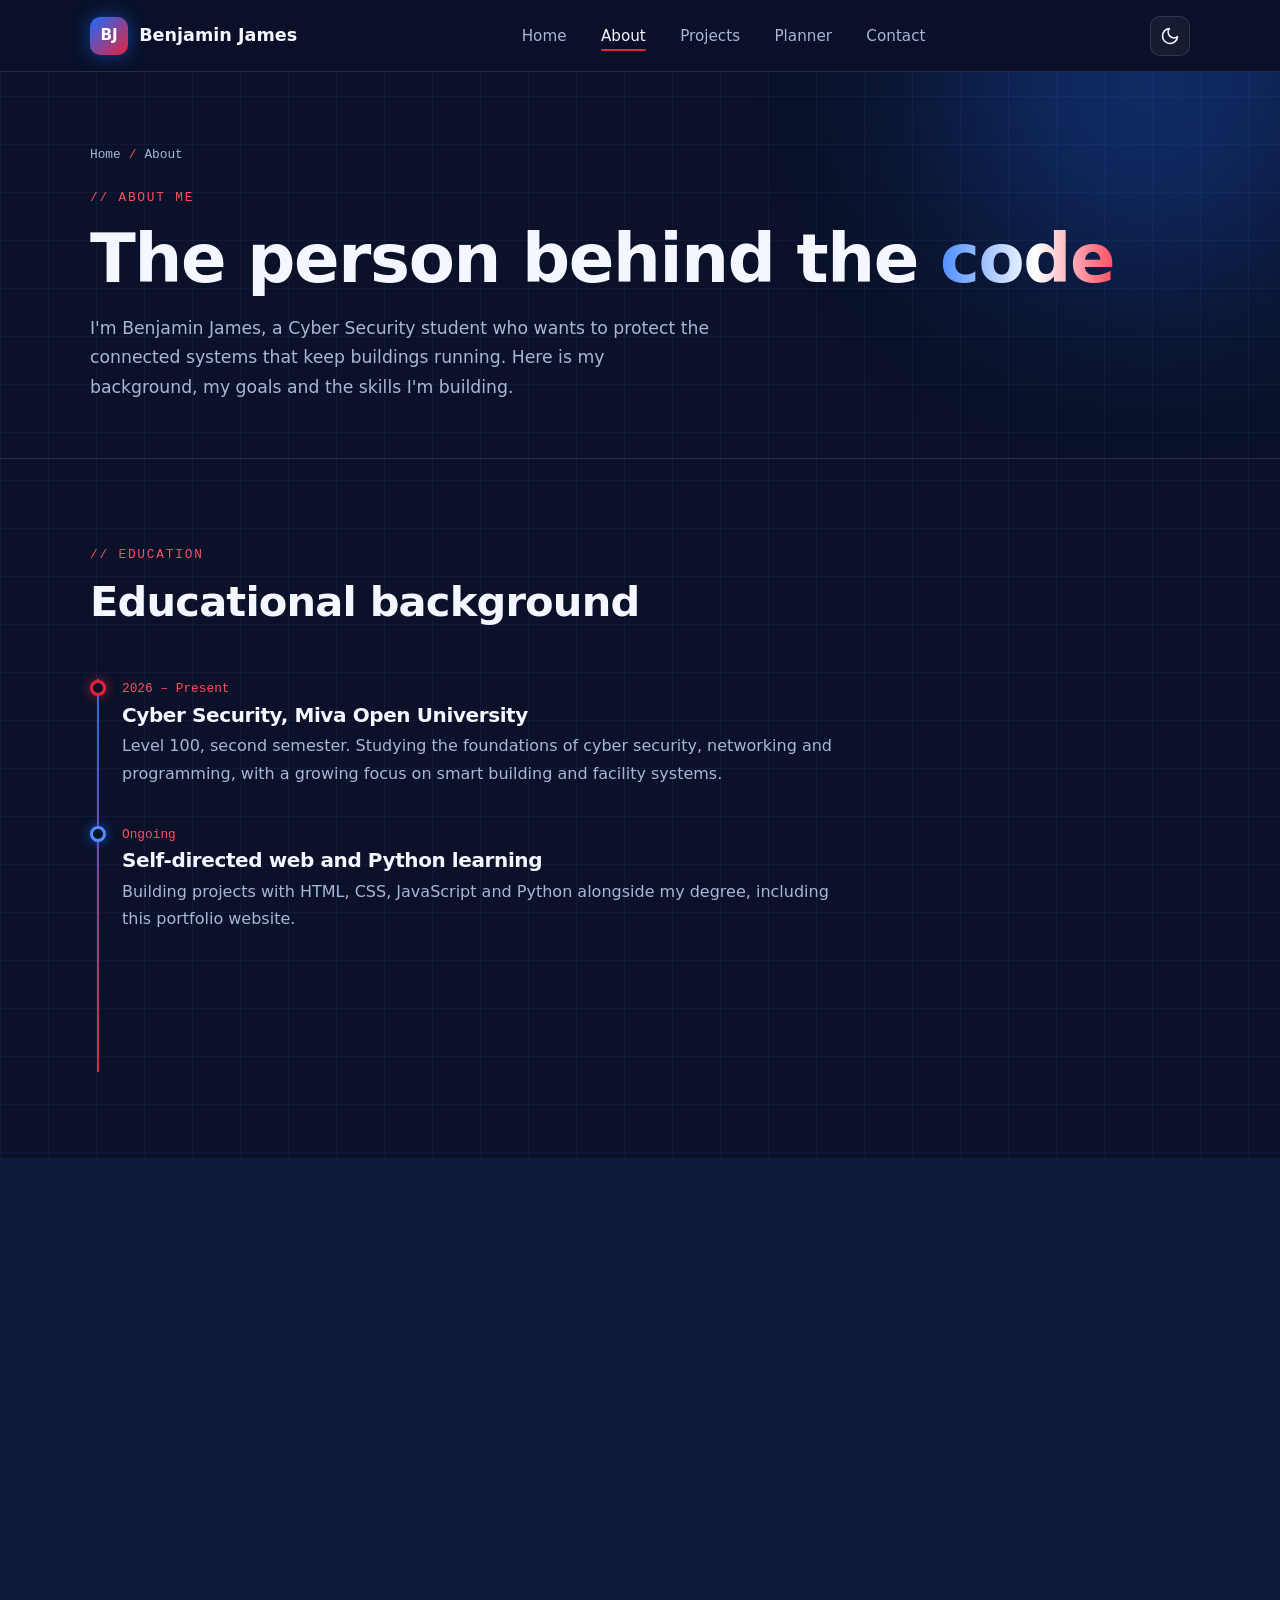
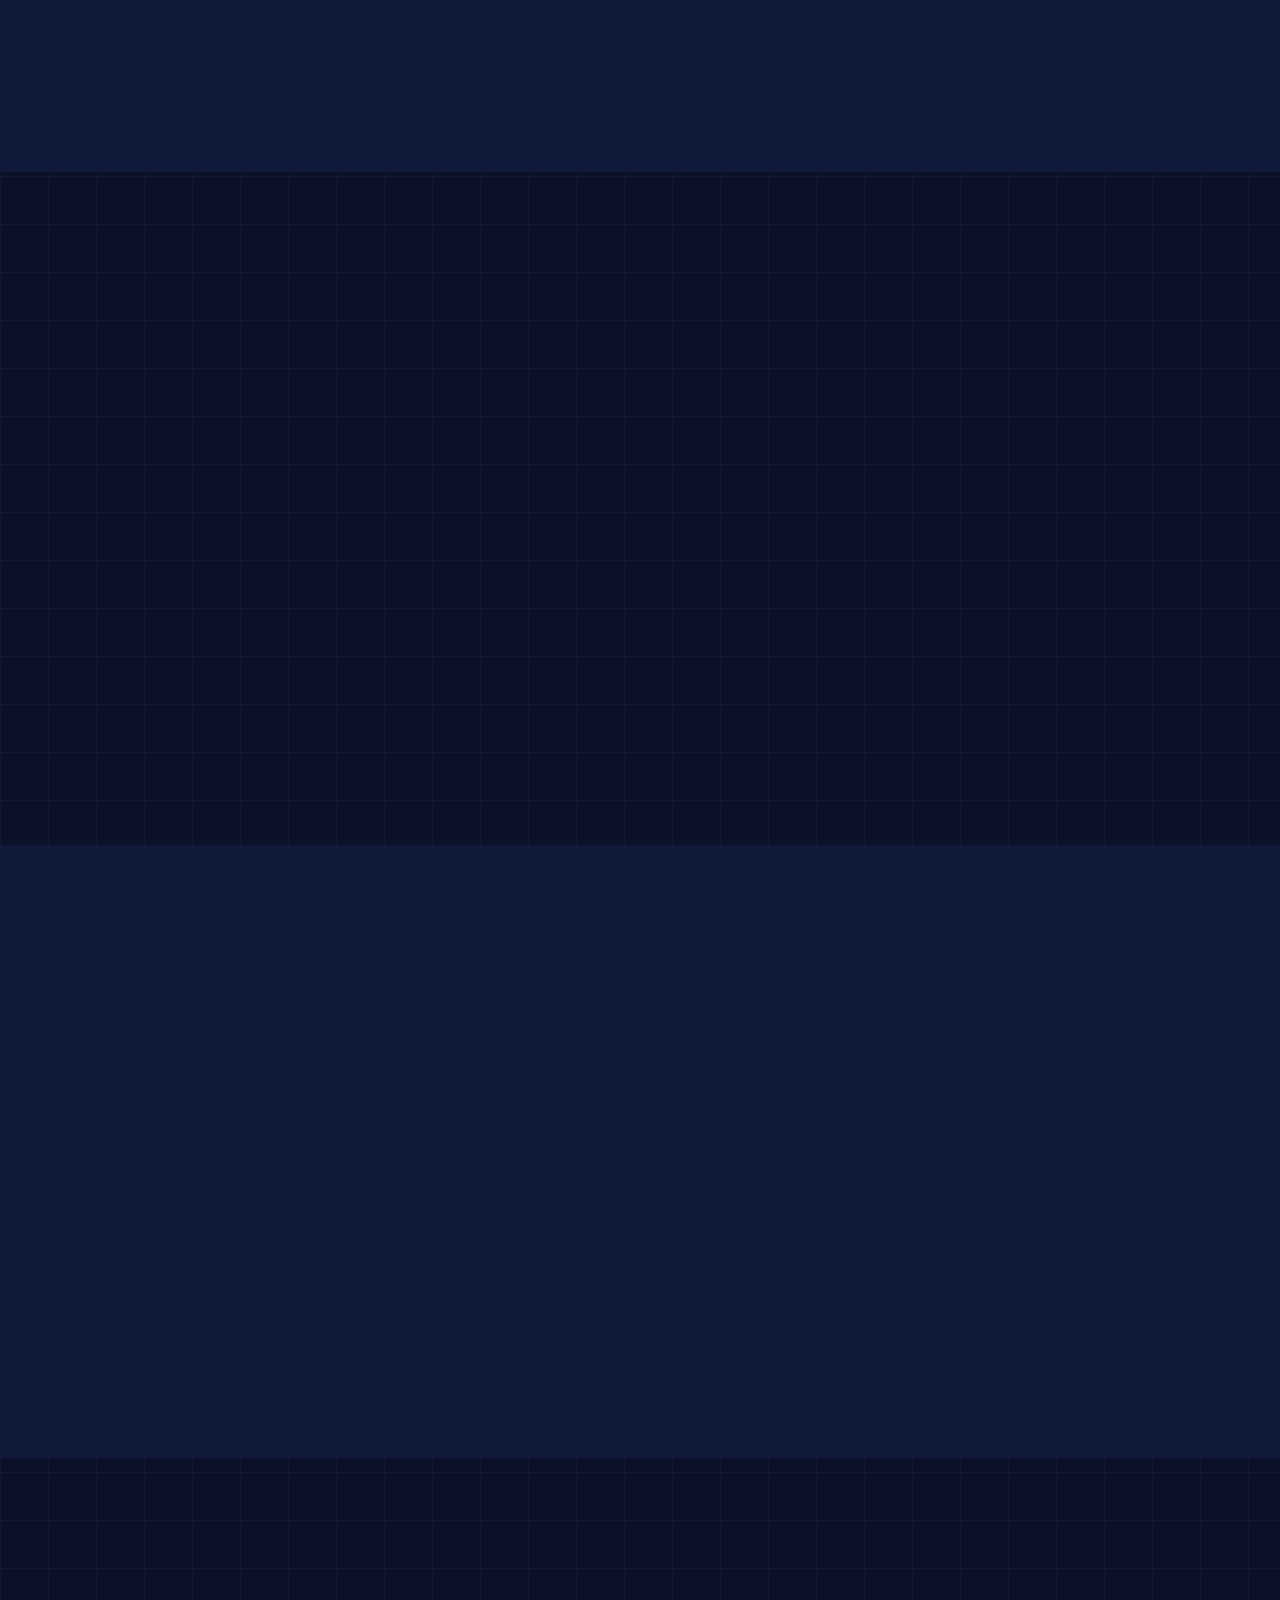
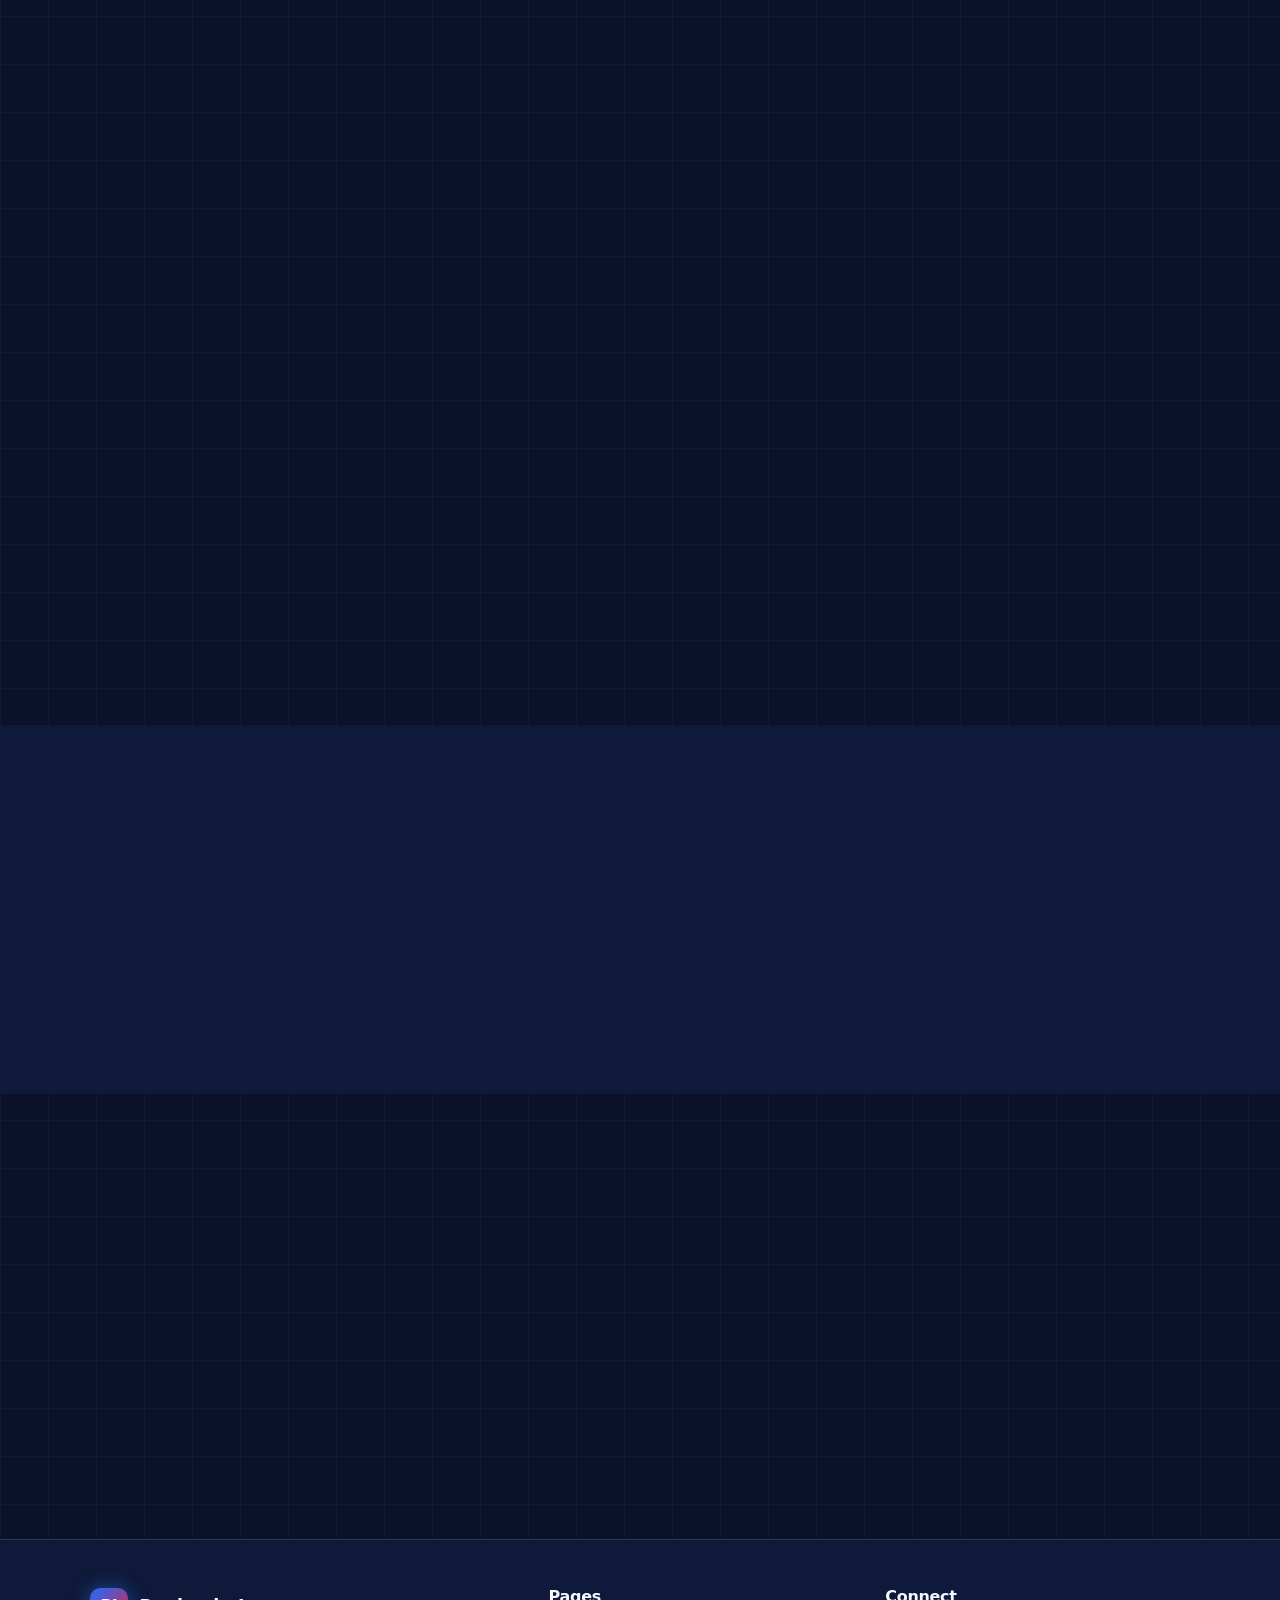
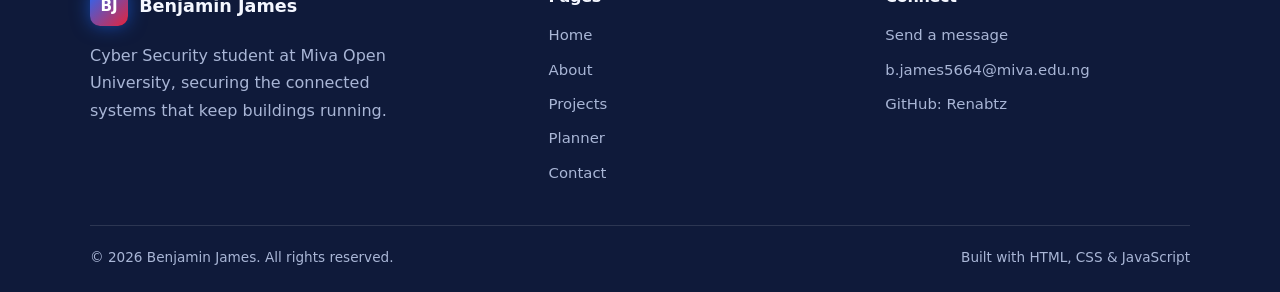
==== commit e0d0e5ca: "Update audio source to new MP3 track Replaced audio source file with a new MP3 track." ====
--- a/about.html
+++ b/about.html
@@ -283,7 +283,7 @@
             <h3 id="audio-title">Beat sampler</h3>
             <p>A short 12-second loop for my music production corner. This is a sample clip; swap in your own track by replacing <code>assets/media/beat-sample.wav</code>.</p>
             <audio controls preload="none">
-              <source src="assets/media/beat-sample.wav" type="audio/wav">
+              <source src="assets/media/renabeatz-1990.mp3" type="audio/mpeg">
               Your browser does not support the audio element.
             </audio>
           </div>
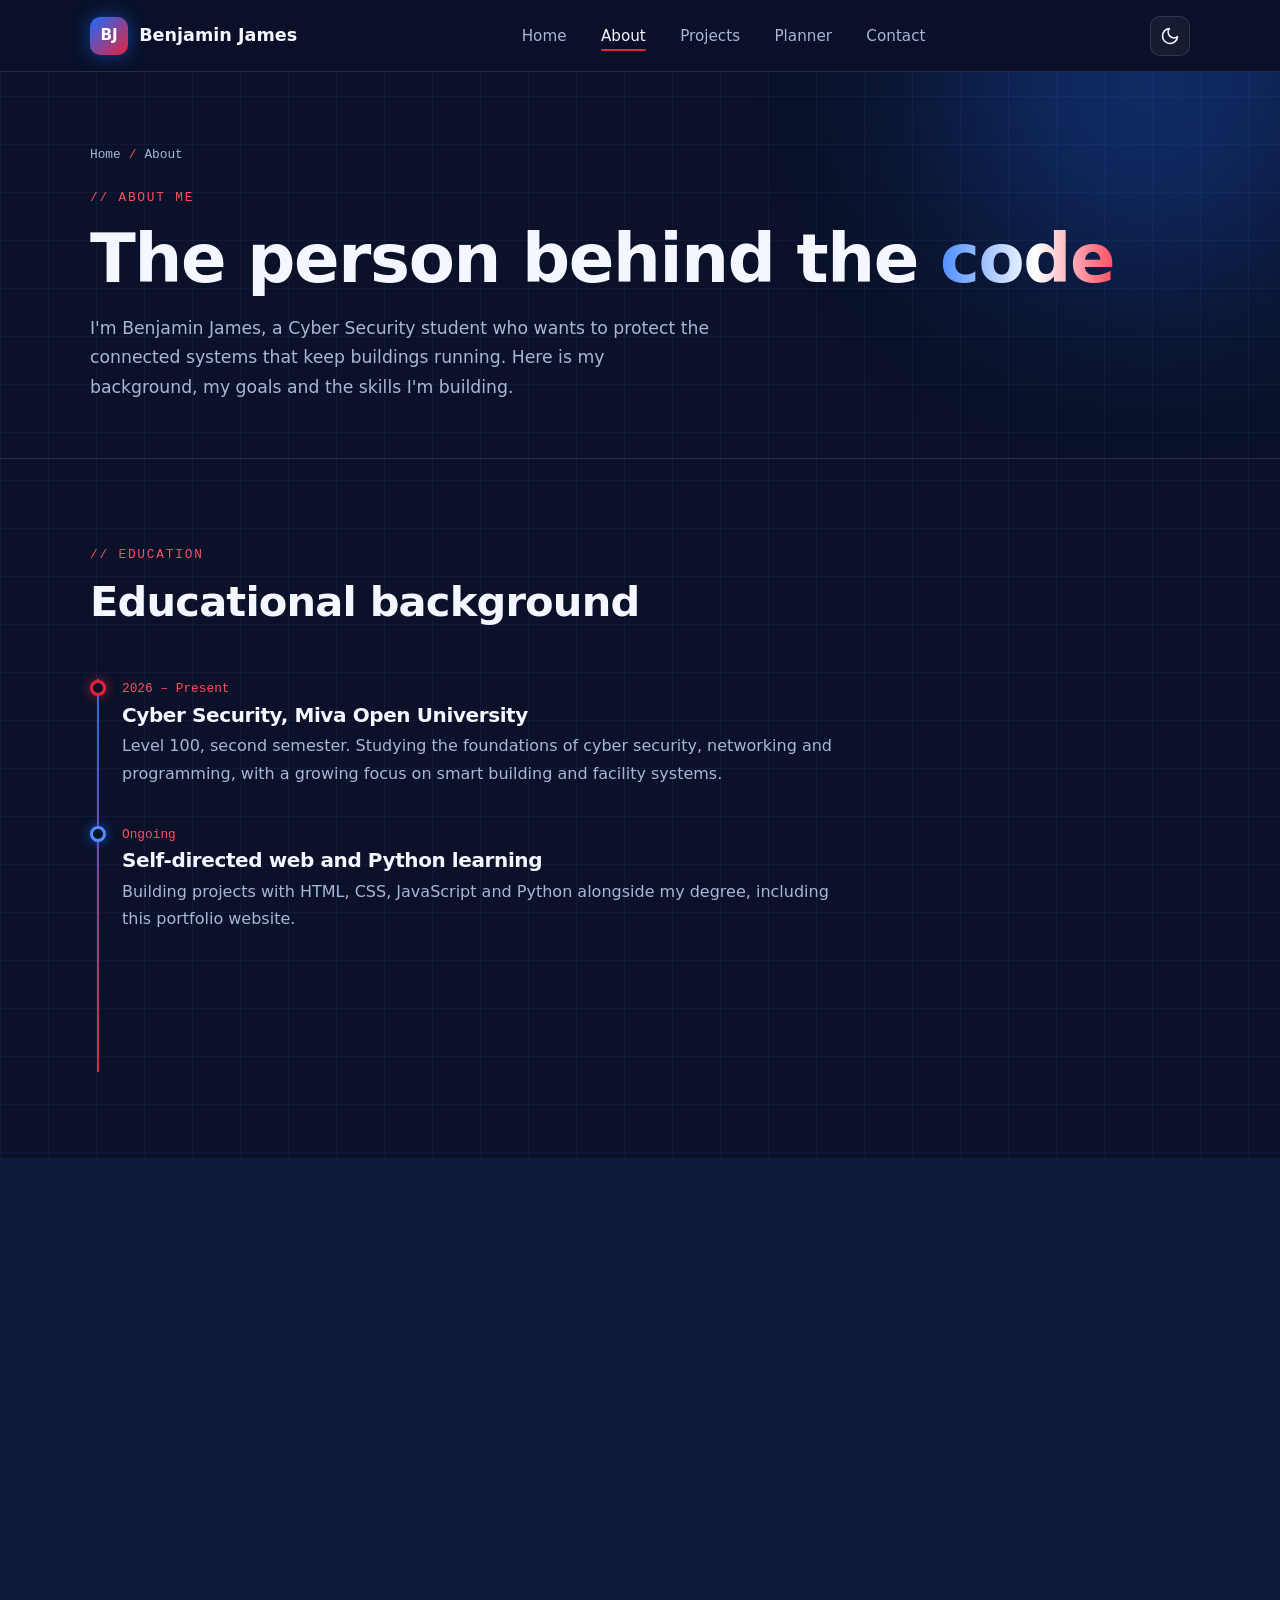
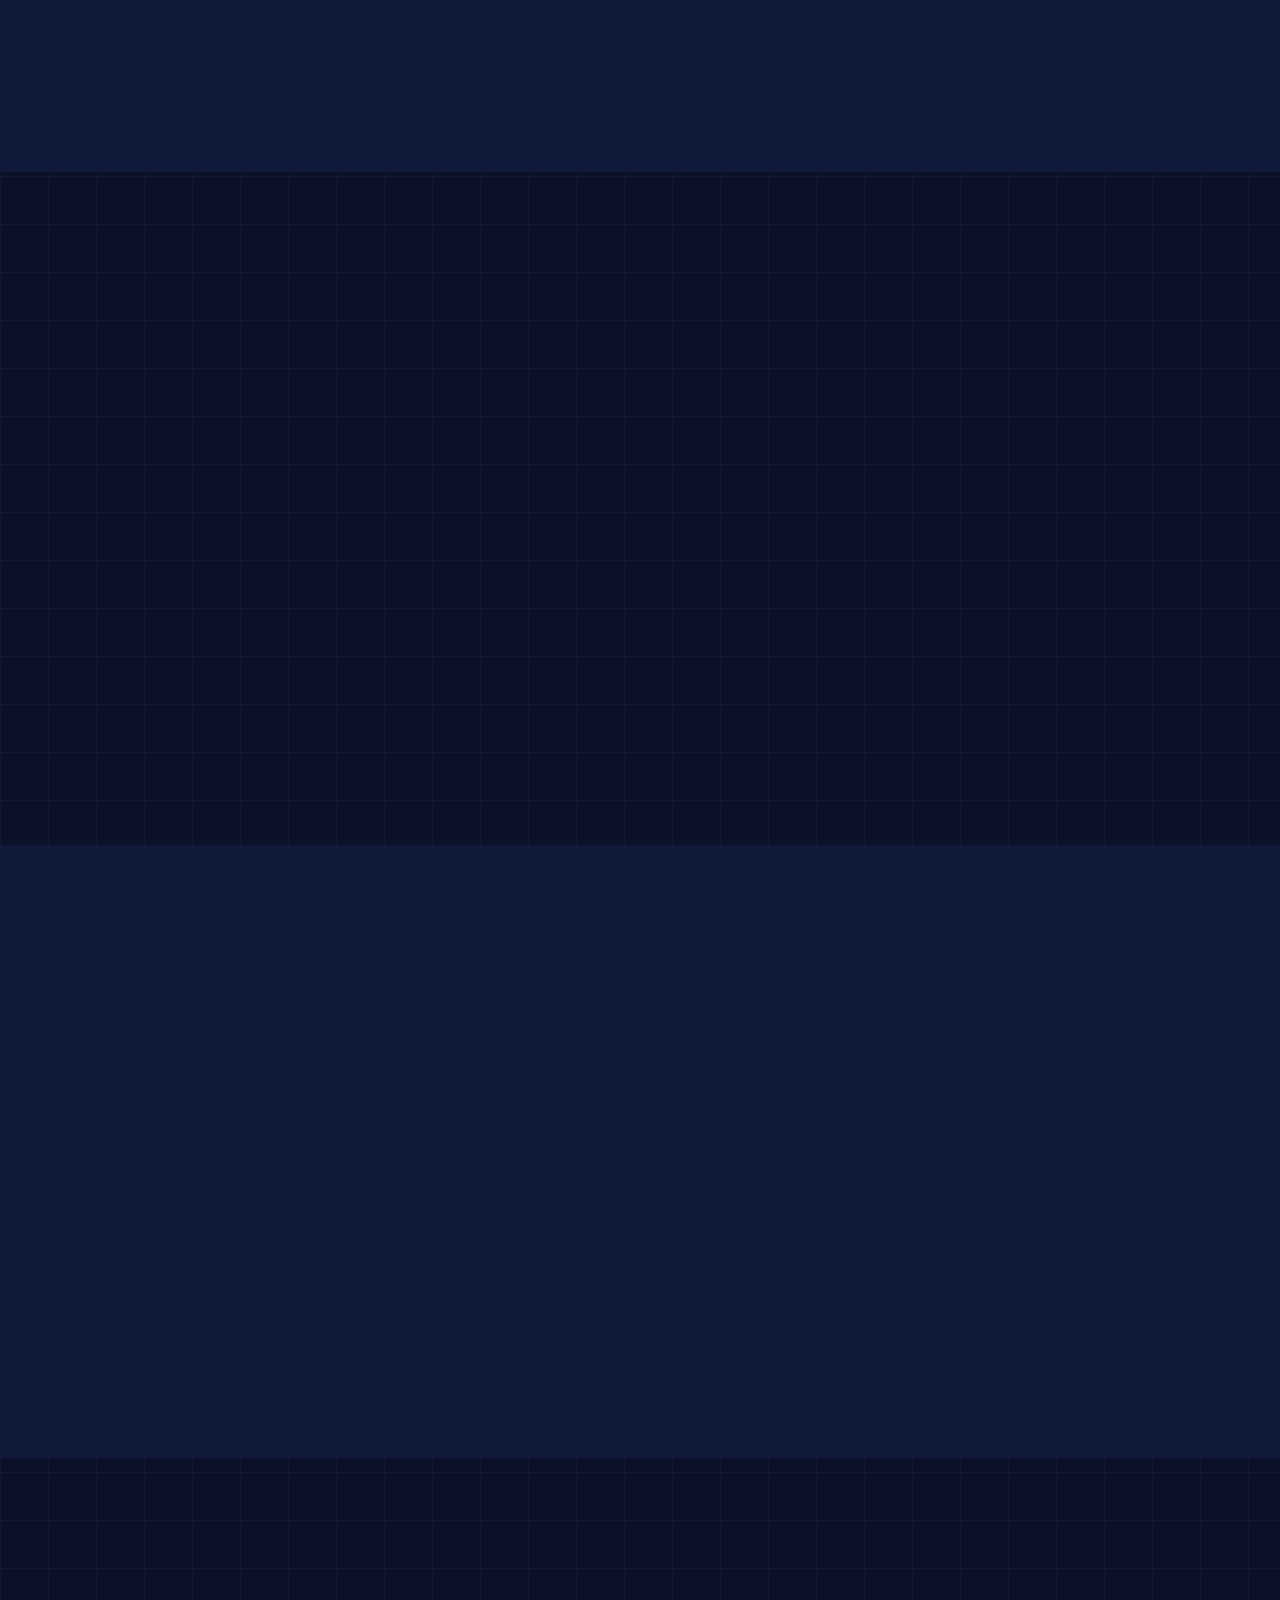
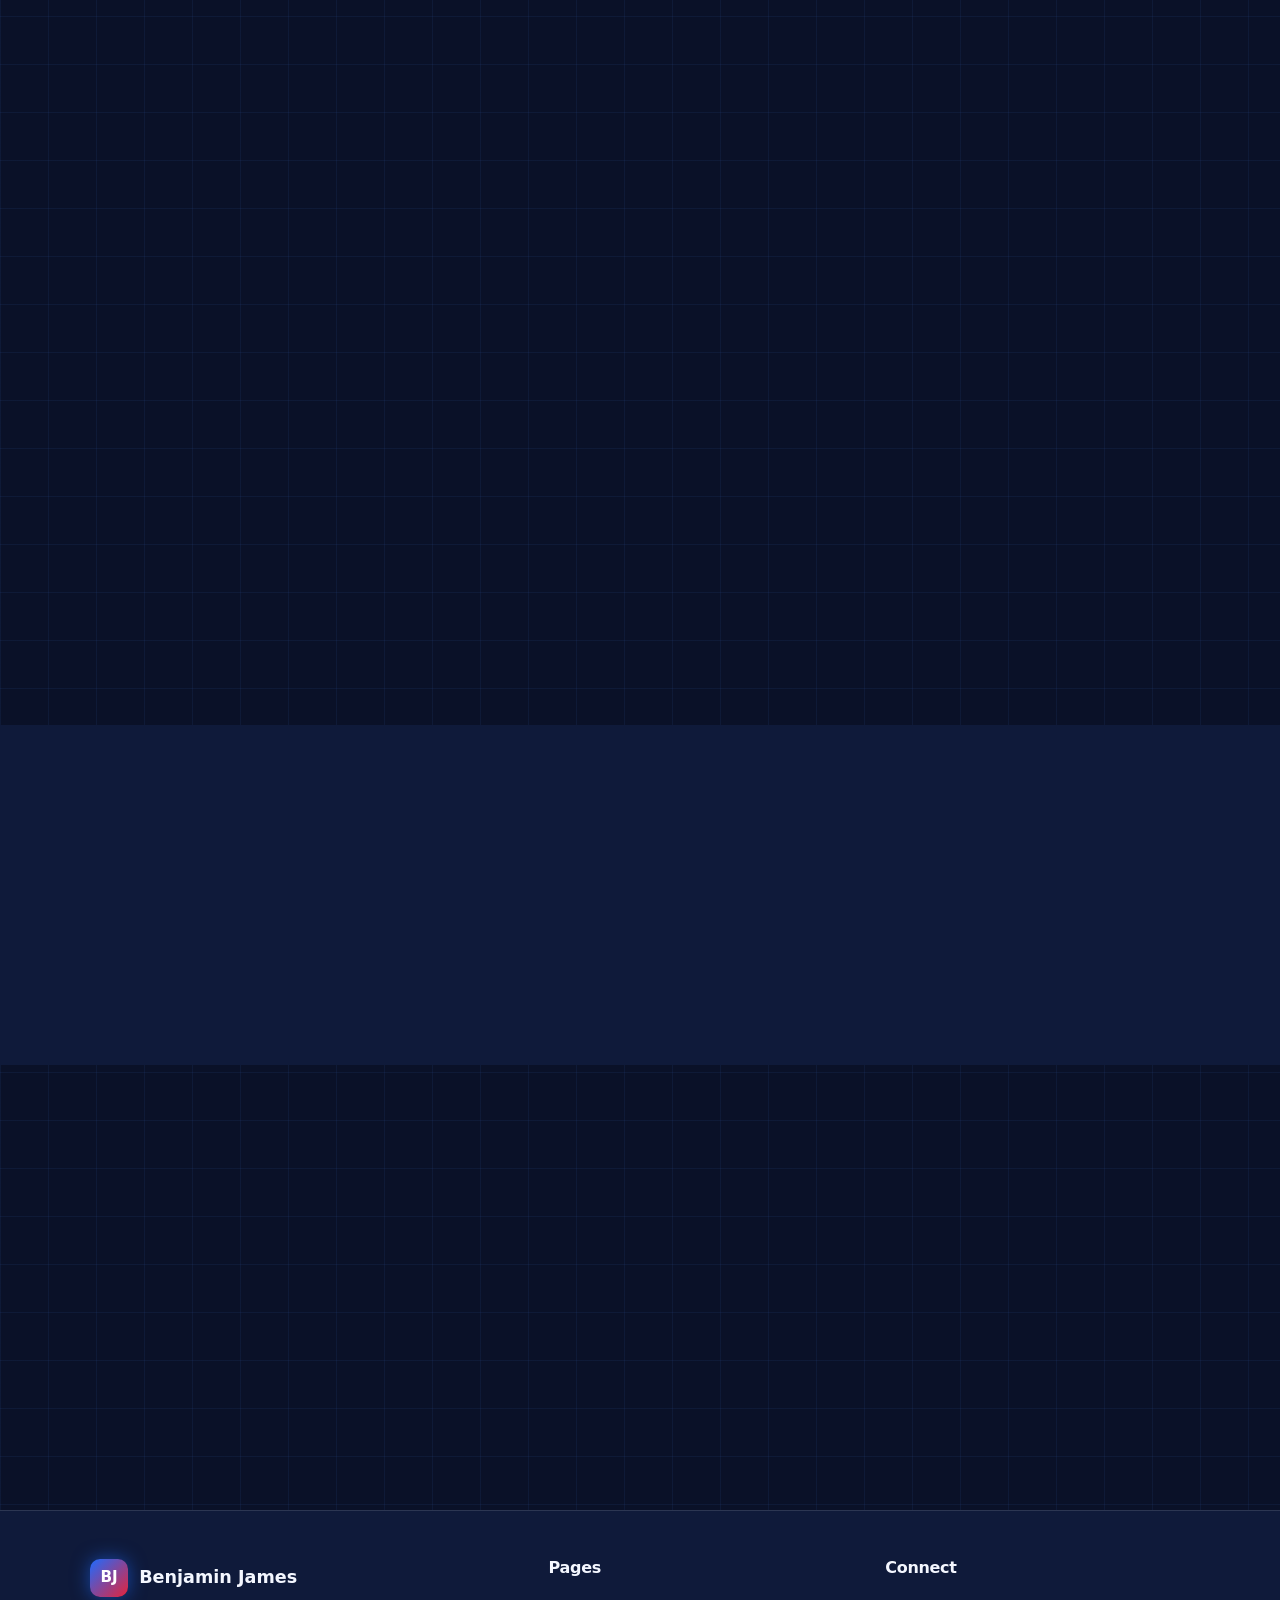
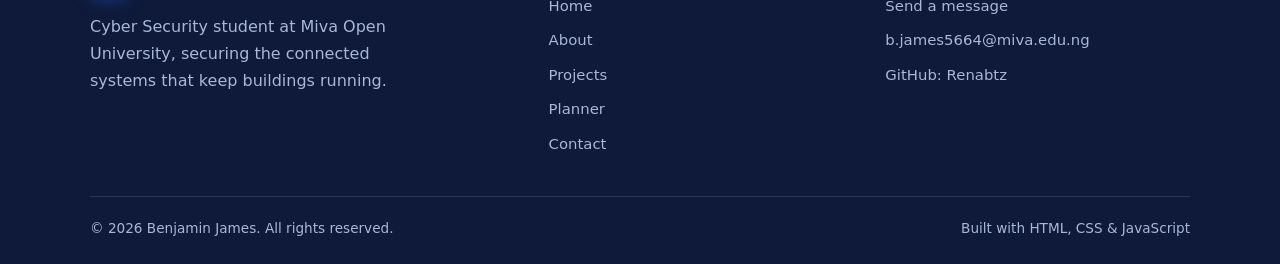
==== commit a5aafd0b: "Update audio title and description in about.html" ====
--- a/about.html
+++ b/about.html
@@ -280,8 +280,8 @@
             <svg viewBox="0 0 24 24" fill="none" stroke="currentColor" stroke-width="2" stroke-linecap="round" stroke-linejoin="round"><path d="M9 18V5l12-2v13"/><circle cx="6" cy="18" r="3"/><circle cx="18" cy="16" r="3"/></svg>
           </div>
           <div>
-            <h3 id="audio-title">Beat sampler</h3>
-            <p>A short 12-second loop for my music production corner. This is a sample clip; swap in your own track by replacing <code>assets/media/beat-sample.wav</code>.</p>
+            <h3 id="audio-title">Renabeatz 1990</h3>
+            <p>An original afro dancehall beat produced by me. Press play to listen.</p>
             <audio controls preload="none">
               <source src="assets/media/renabeatz-1990.mp3" type="audio/mpeg">
               Your browser does not support the audio element.
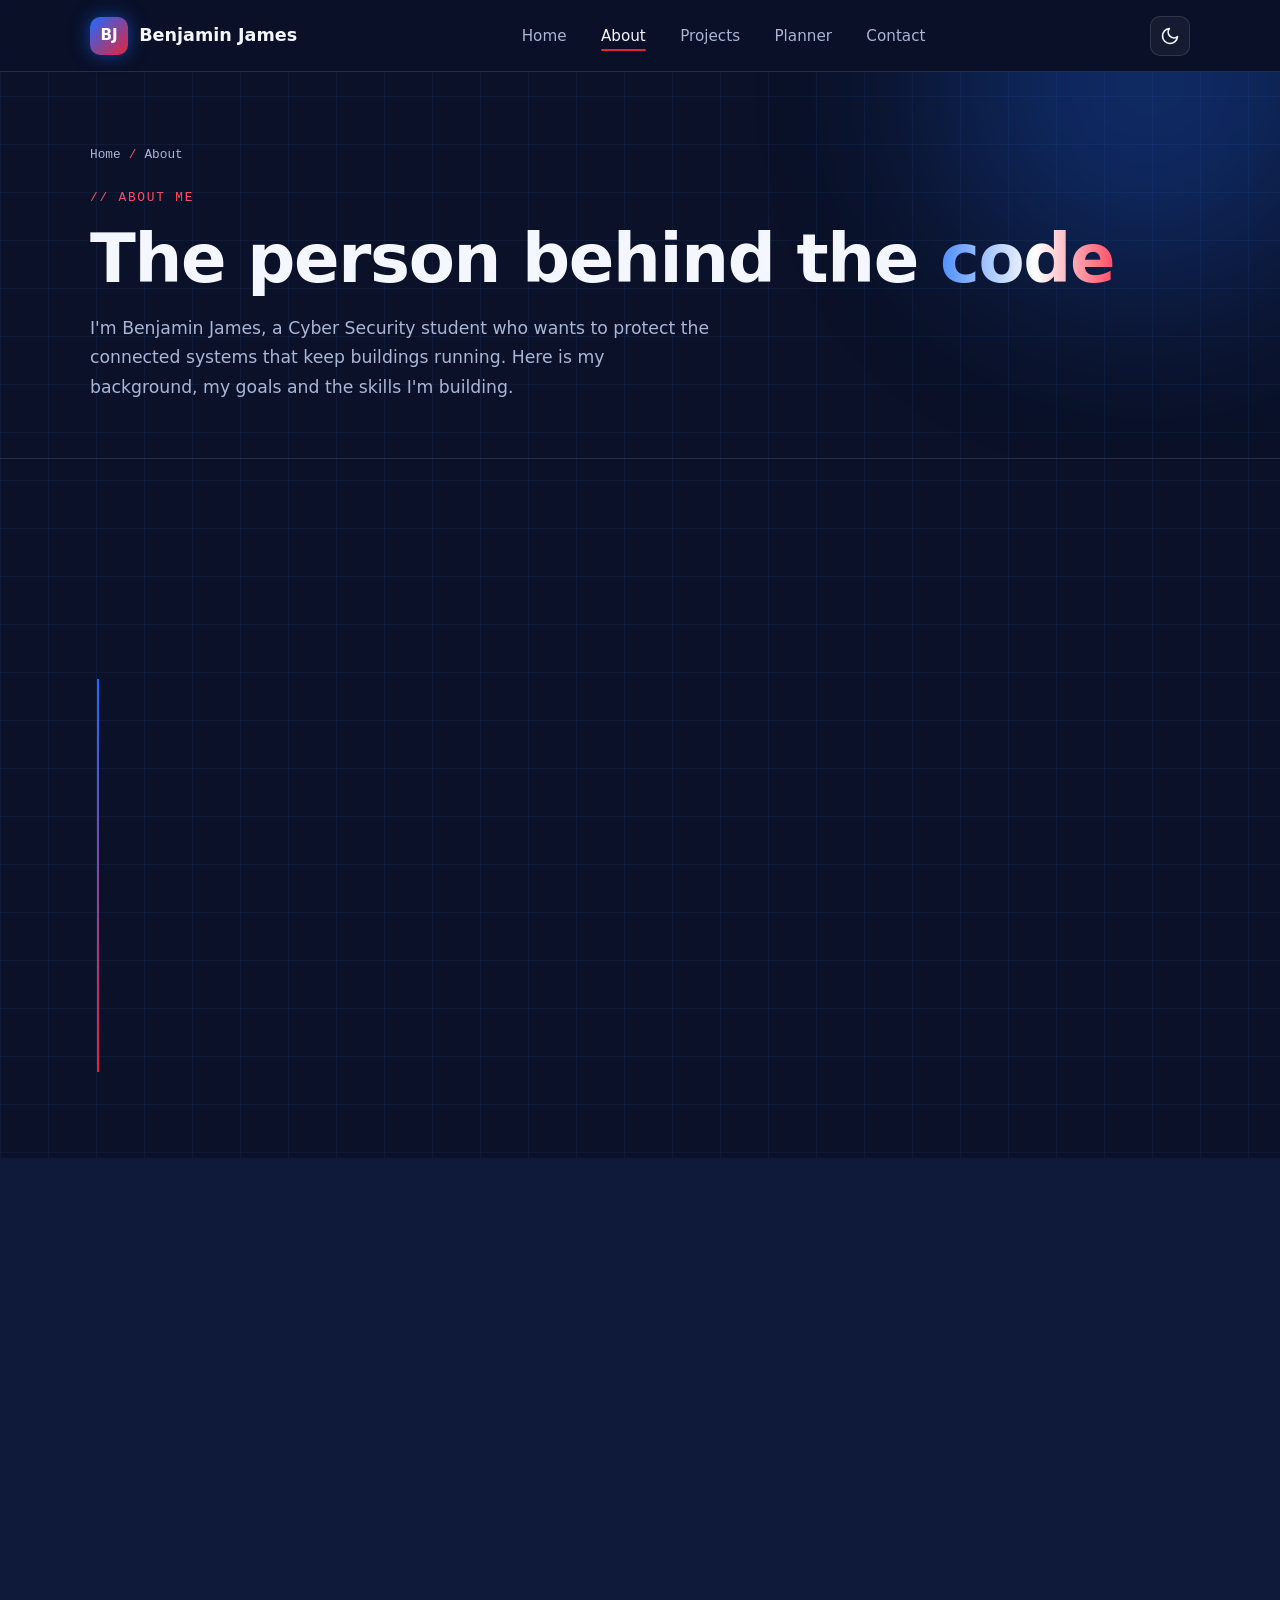
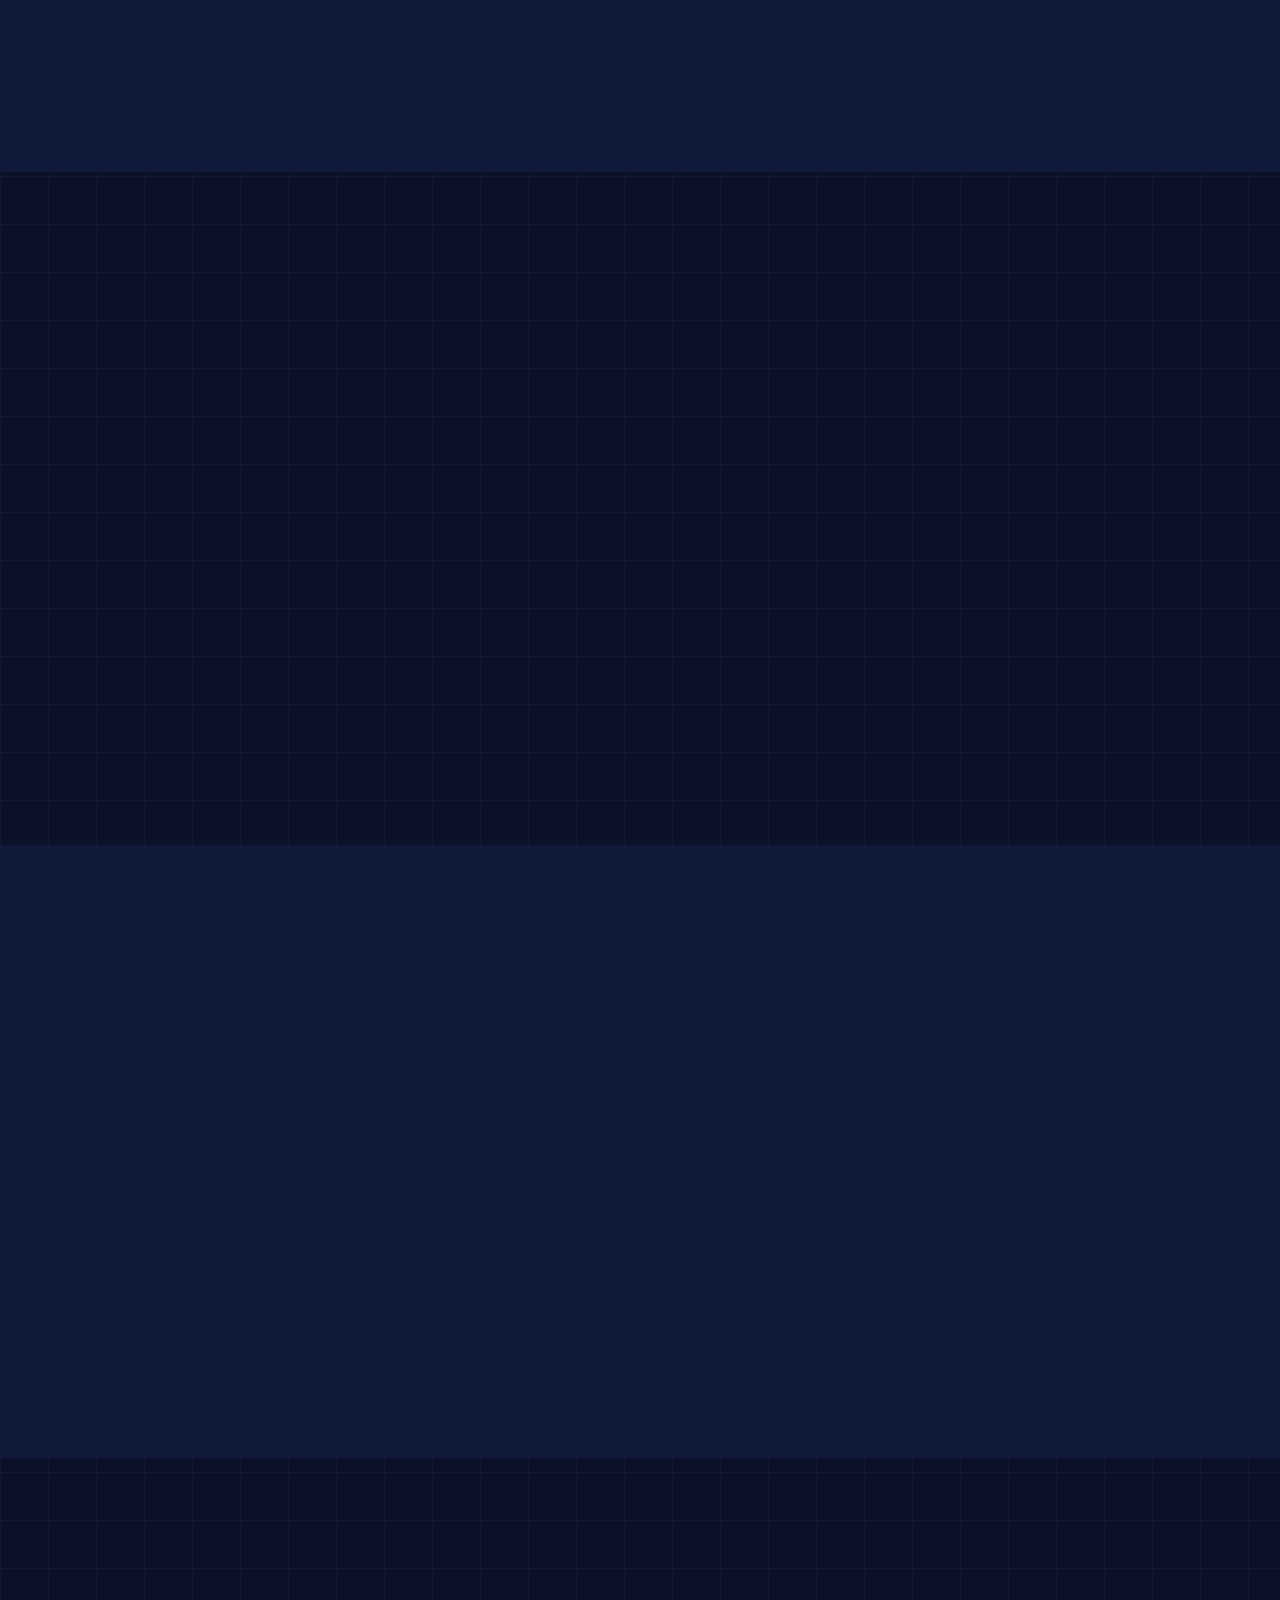
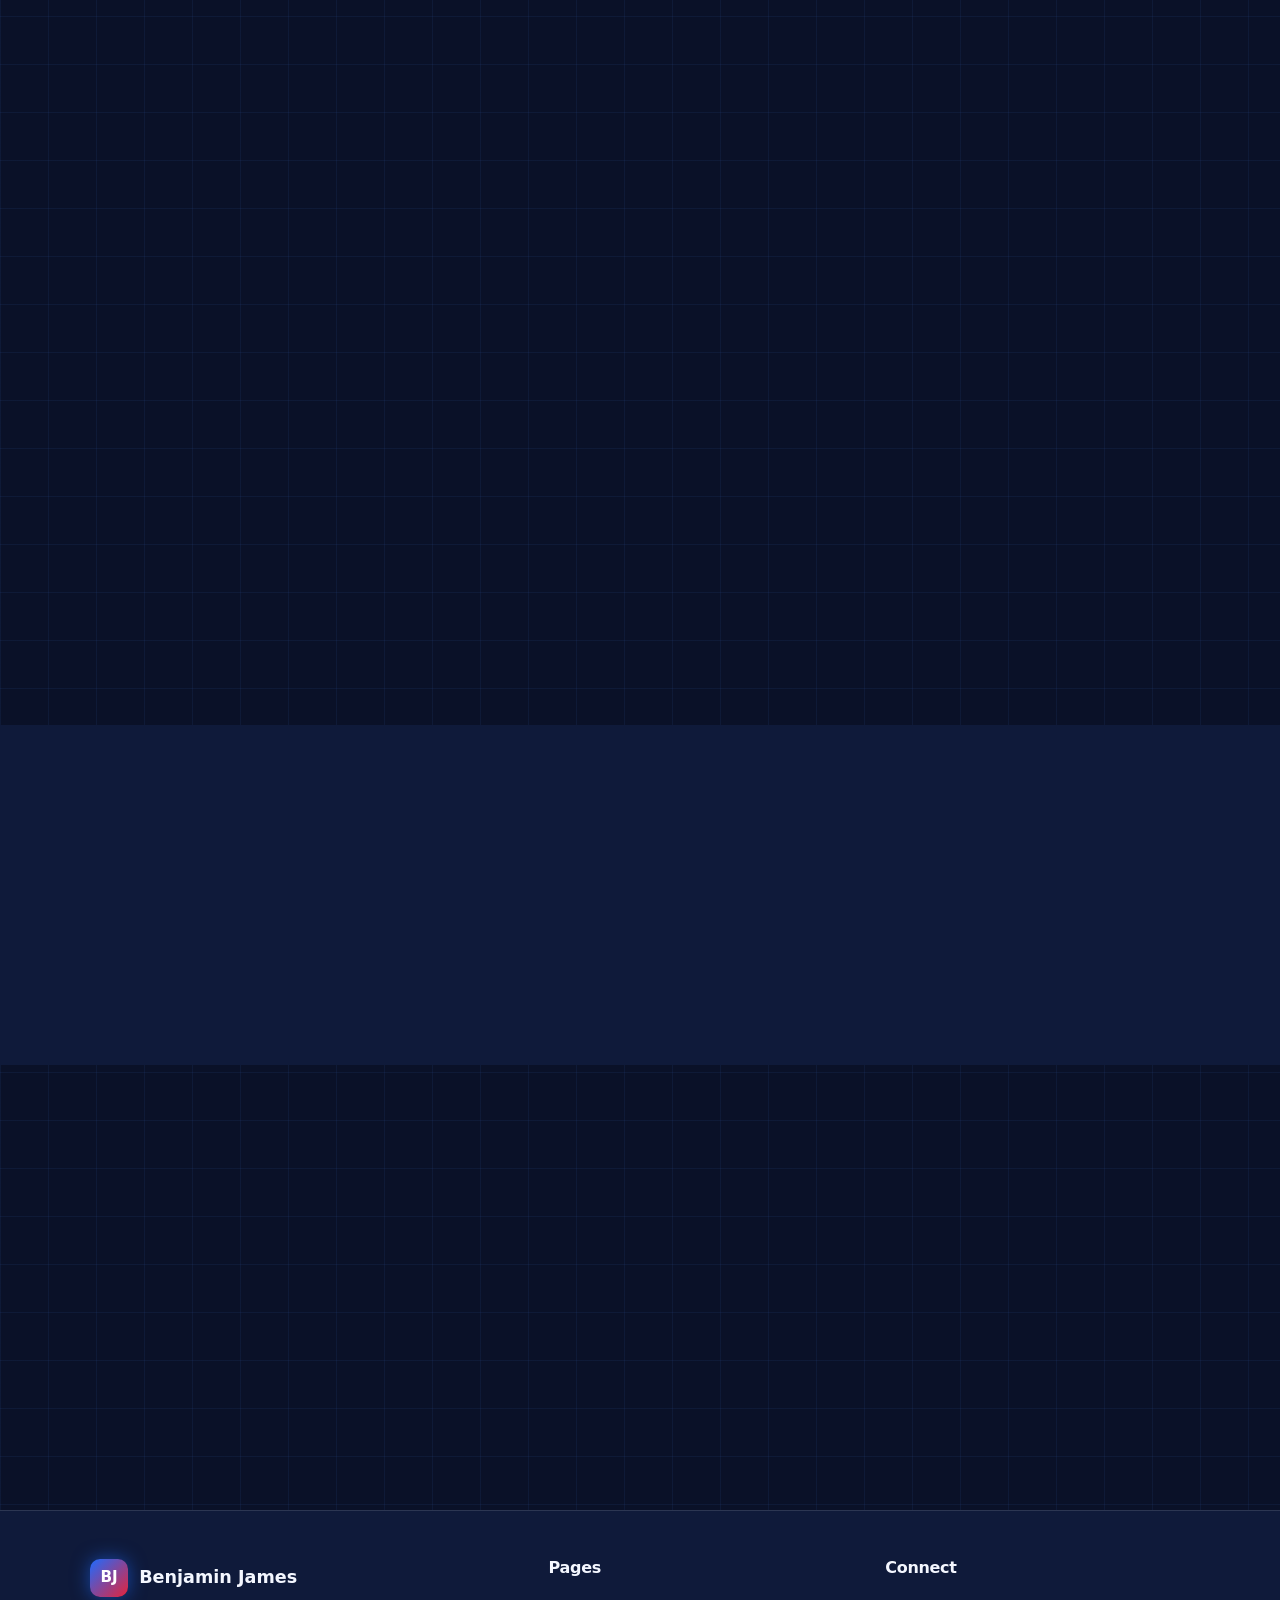
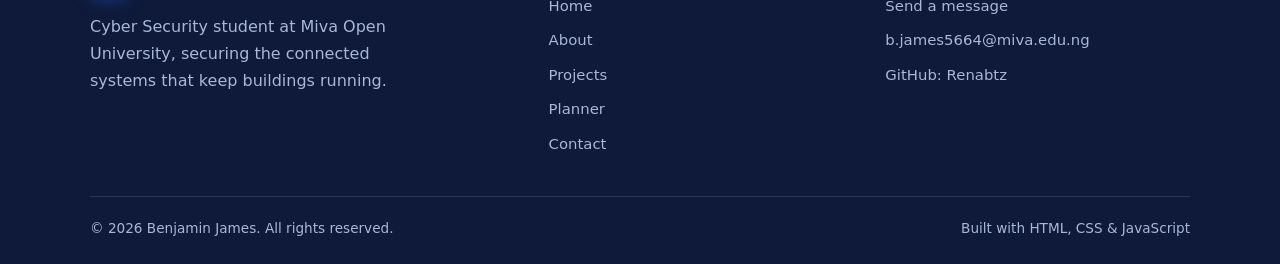
==== commit 6e41c32e: "Revise hobbies section in about.html Updated the description of comic enthusiasm and replaced the pu" ====
--- a/about.html
+++ b/about.html
@@ -217,15 +217,15 @@
               <svg viewBox="0 0 24 24" fill="none" stroke="currentColor" stroke-width="2" stroke-linecap="round" stroke-linejoin="round" aria-hidden="true"><path d="M2 4h8a3 3 0 0 1 3 3v14a2 2 0 0 0-2-2H2z"/><path d="M22 4h-8a3 3 0 0 0-3 3v14a2 2 0 0 1 2-2h9z"/></svg>
             </div>
             <h3>Comics</h3>
-            <p>A dedicated comic enthusiast. Great stories and bold artwork are a constant source of creative inspiration.</p>
+            <p>A dedicated comic enthusiast. Great stories and bold artwork are a constant source of creative inspiration, and relaxation.</p>
           </li>
           <!-- Third hobby is a placeholder: edit or replace it with your own -->
           <li class="card feature reveal" data-delay="2">
             <div class="feature__icon">
               <svg viewBox="0 0 24 24" fill="none" stroke="currentColor" stroke-width="2" stroke-linecap="round" stroke-linejoin="round" aria-hidden="true"><rect x="3" y="11" width="18" height="10" rx="2"/><path d="M7 11V7a5 5 0 0 1 10 0v4"/></svg>
             </div>
-            <h3>Puzzle-solving and CTFs</h3>
-            <p>Capture-the-flag style challenges that train a security mindset. Replace this with a hobby of your own if you prefer.</p>
+            <h3>Community Initiatives</h3>
+            <p>Participate in local community initiatives and voluteer work. I believe in giving back and making a positive impact.
           </li>
         </ul>
       </div>
